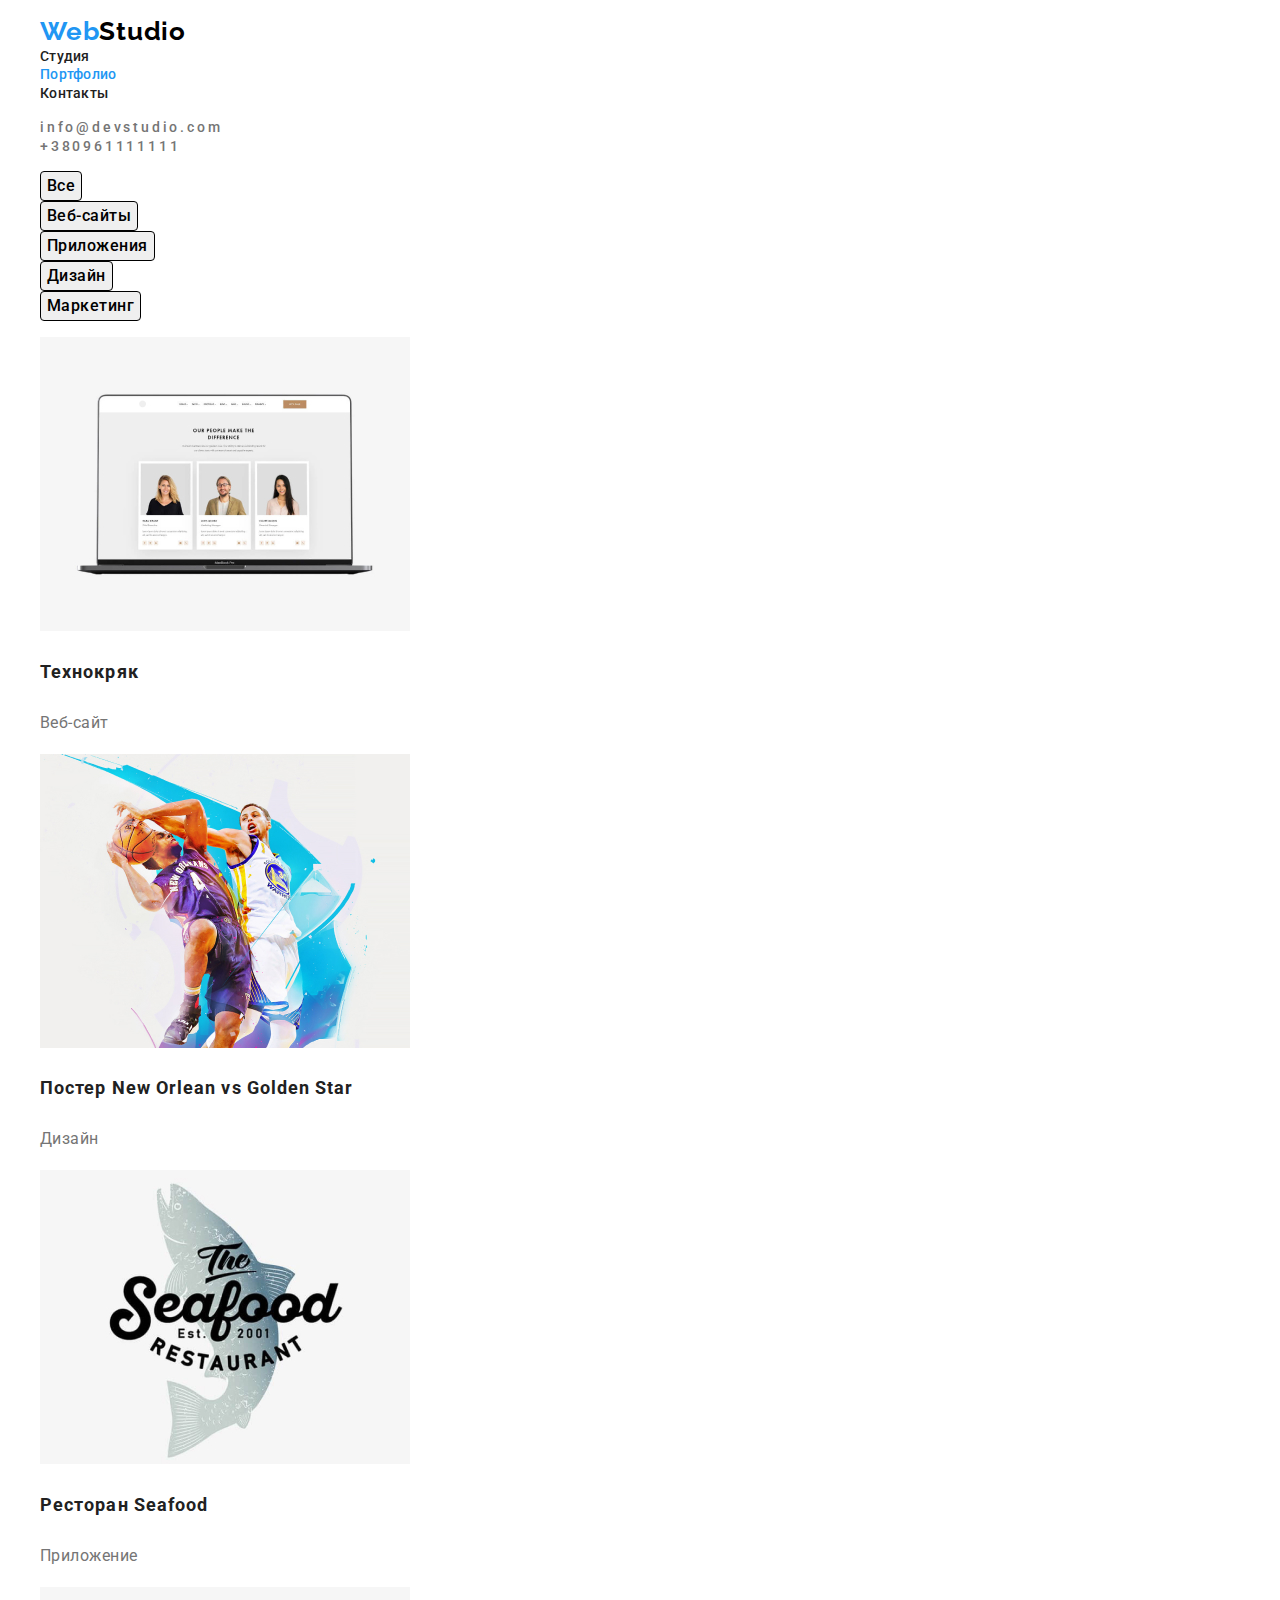
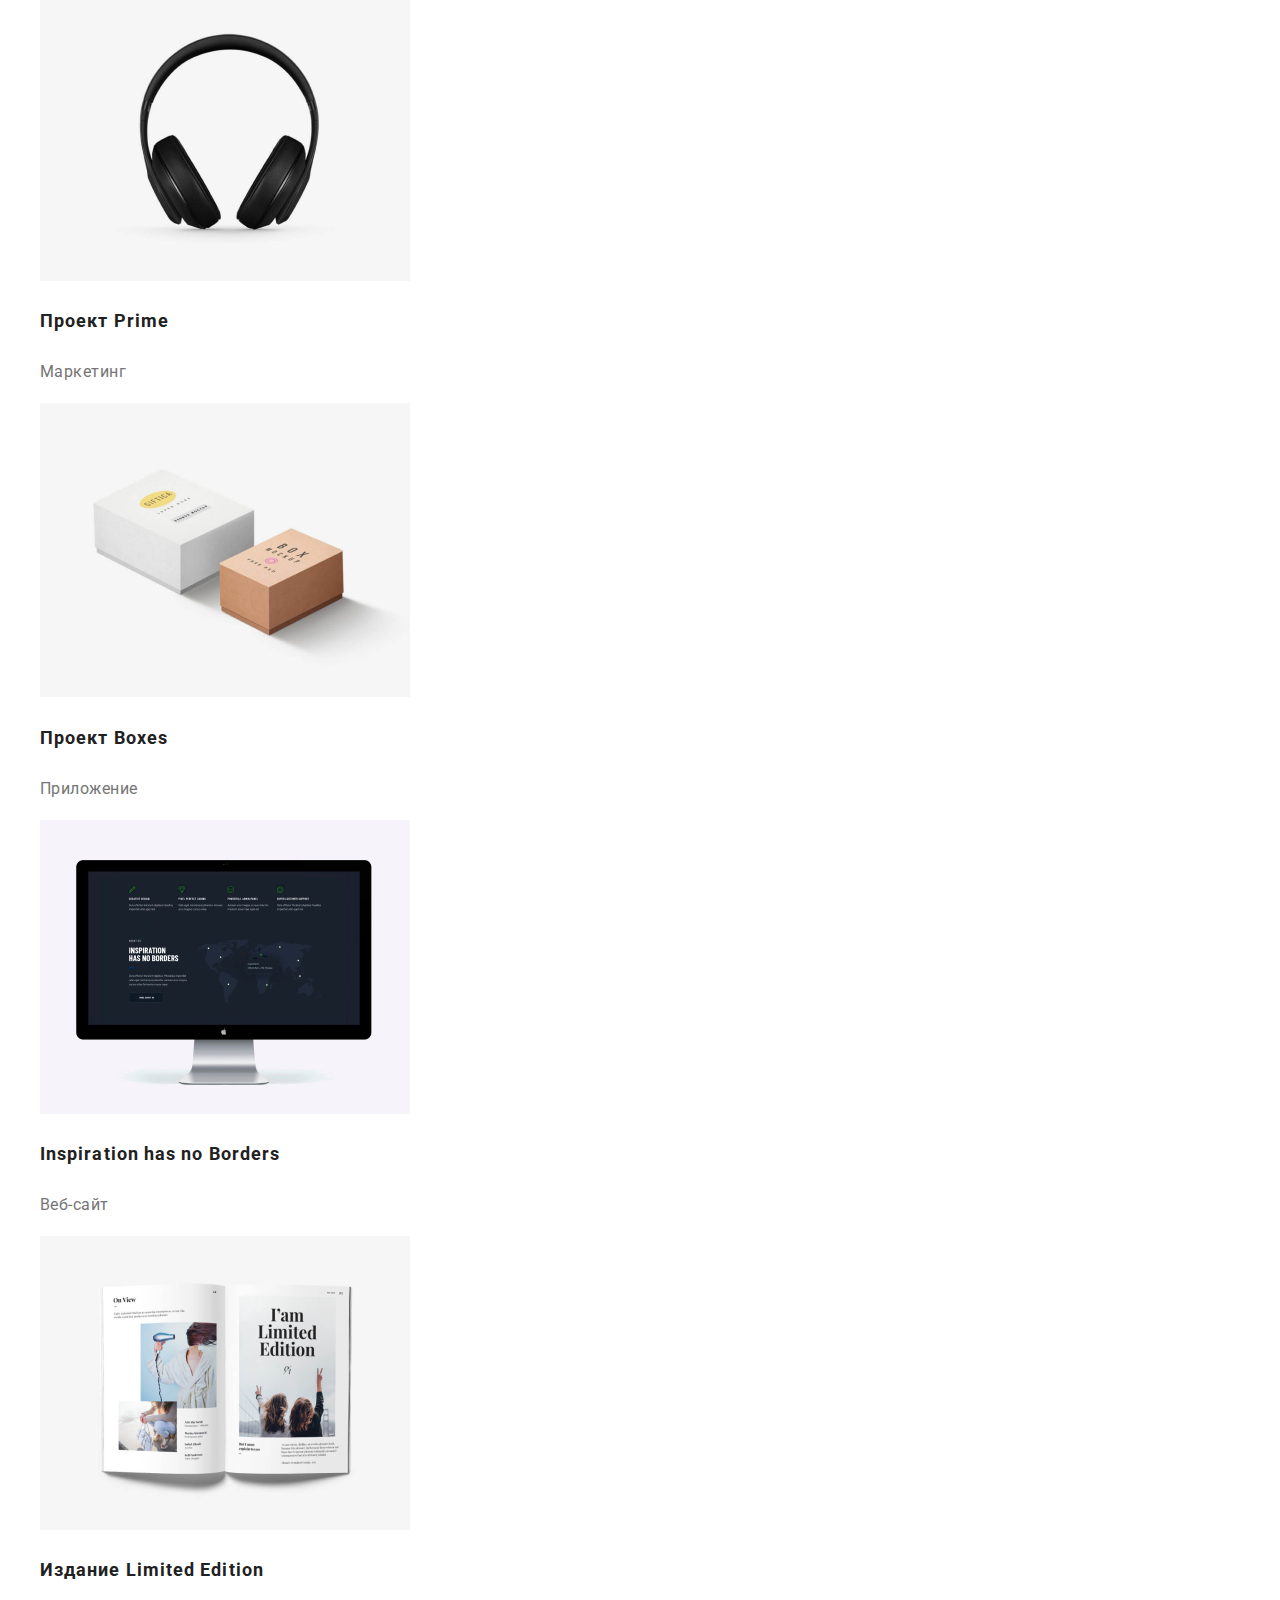
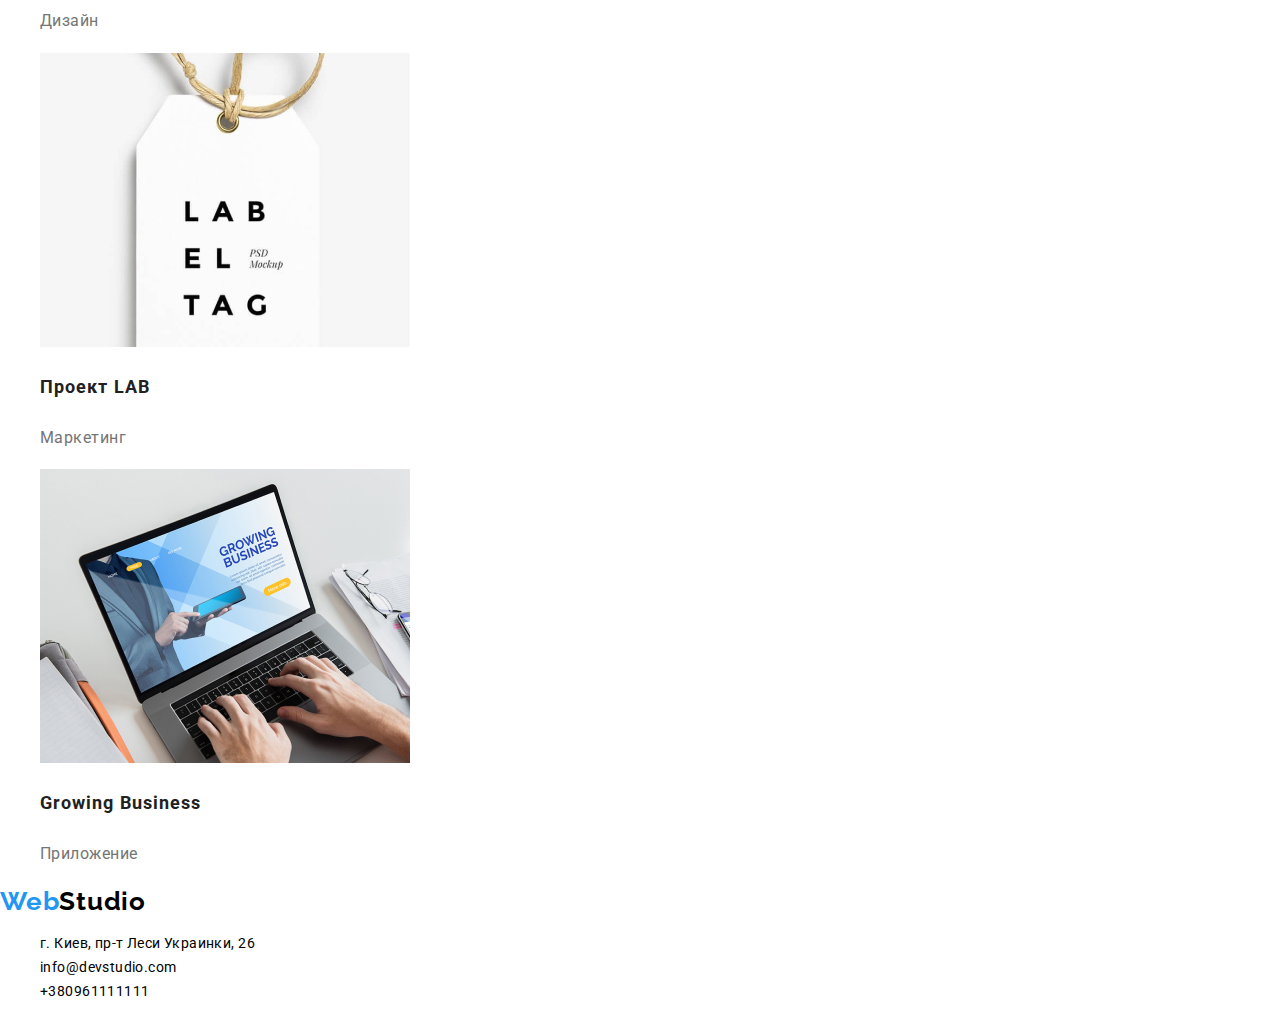
==== portfolio.html @ 48894f7a "hw3-01-copy-previous-HW" ====
<!DOCTYPE html>
<html lang="ru">
<head>
    <meta charset="UTF-8">
    <meta name="viewport" content="width=device-width, initial-scale=1.0">
    <title>Portfolio</title>
    <link href="https://fonts.googleapis.com/css2?family=Raleway:wght@700&family=Roboto:wght@400;500;700;900&display=swap" rel="stylesheet">
    <link rel="stylesheet" href="https://cdnjs.cloudflare.com/ajax/libs/modern-normalize/1.0.0/modern-normalize.css">
    <link rel="stylesheet" href="./css/main.css">
</head>
<body>
    <header class="header">
        <nav class="nav">
            <ul>
                <li class="nav-list list">
                    <a href="./index.html" lang="en" class="nav-list-link link"><span class="logo-web">Web</span><span class="logo-studio">Studio</span></a>
                </li>
                <li class="nav-list list">
                    <a href="./index.html" class="nav-list-link link">Студия</a>
                </li>
                <li class="nav-list list">
                    <a href="./portfolio.html" class="nav-list-link link current">Портфолио</a>
                </li>
                <li class="nav-list list">
                    <a href="" class="nav-list-link link">Контакты</a>
                </li>
            </ul>
        </nav>
        <address class="address">
            <ul>
                <li class="adress-list list">
                    <a href="mailto:info@devstudio.com" class="header-email-link link">info@devstudio.com</a>
                </li>
                <li class="adress-list list">
                    <a href="tel:+380961111111" class="header-tel-link link">+380961111111</a>
                </li>
            </ul>
        </address>
    </header>
    <main>
        <h1 hidden>Портфолио</h1>
        <section>
            <h2 hidden>Фильтр проектов</h2>
            <ul>
                <li class="portfolio-list-button list">
                    <button type="button" class="portfolio-list-button-item">Все</button>
                </li>
                <li class="portfolio-list-button list">
                    <button type="button" class="portfolio-list-button-item">Веб-сайты</button>
                </li>
                <li class="portfolio-list-button list">
                    <button type="button" class="portfolio-list-button-item">Приложения</button>
                </li>
                <li class="portfolio-list-button list">
                    <button type="button" class="portfolio-list-button-item">Дизайн</button>
                </li>
                <li class="portfolio-list-button list">
                    <button type="button" class="portfolio-list-button-item">Маркетинг</button>
                </li>
            </ul>
        </section>
        <section class="portfolio-project">
            <h2 hidden>Фильтр проектов</h2>
            <ul>
                <li class="portfolio-project-list list">
                    <img src="./img/project/project-1.jpg" alt="Проект веб-сайта" width="370" height="294">
                    <h3 class="portfolio-project-title">Технокряк</h3>
                    <p class="portfolio-project-type">Веб-сайт</p>
                </li>
                <li class="portfolio-project-list list">
                    <img src="./img/project/project-2.jpg" alt="Проект дизайна" width="370" height="294">
                    <h3 class="portfolio-project-title">Постер New Orlean vs Golden Star</h3>
                    <p class="portfolio-project-type">Дизайн</p>
                </li>
                <li class="portfolio-project-list list">
                    <img src="./img/project/project-3.jpg" alt="Проект приложения" width="370" height="294">
                    <h3 class="portfolio-project-title">Ресторан Seafood</h3>
                    <p class="portfolio-project-type">Приложение</p>
                </li>
                <li class="portfolio-project-list list">
                    <img src="./img/project/project-4.jpg" alt="Проект маркетинг" width="370" height="294">
                    <h3 class="portfolio-project-title">Проект Prime</h3>
                    <p class="portfolio-project-type">Маркетинг</p>
                </li>
                <li class="portfolio-project-list list">
                    <img src="./img/project/project-5.jpg" alt="Проект приложение" width="370" height="294">
                    <h3 class="portfolio-project-title">Проект Boxes</h3>
                    <p class="portfolio-project-type">Приложение</p>
                </li>
                <li class="portfolio-project-list list">
                    <img src="./img/project/project-6.jpg" alt="Проект веб-сайта" width="370" height="294">
                    <h3 class="portfolio-project-title">Inspiration has no Borders</h3>
                    <p class="portfolio-project-type">Веб-сайт</p>
                </li>
                <li class="portfolio-project-list list">
                    <img src="./img/project/project-7.jpg" alt="Проект дизайна" width="370" height="294">
                    <h3 class="portfolio-project-title">Издание Limited Edition</h3>
                    <p class="portfolio-project-type">Дизайн</p>
                </li>
                <li class="portfolio-project-list list">
                    <img src="./img/project/project-8.jpg" alt="Проект маркетинг" width="370" height="294">
                    <h3 class="portfolio-project-title">Проект LAB</h3>
                    <p class="portfolio-project-type">Маркетинг</p>
                </li>
                <li class="portfolio-project-list list">
                    <img src="./img/project/project-9.jpg" alt="Проект приложения" width="370" height="294">
                    <h3 class="portfolio-project-title">Growing Business</h3>
                    <p class="portfolio-project-type">Приложение</p>
                </li>
            </ul>
        </section>
    </main>
    <footer class="footer">
        <a href="./index.html" lang="en" class="link"><span class="logo-web">Web</span><span class="logo-studio">Studio</span></a>
        <address>
            <ul>
                <li class="footer-list list">
                    <a href="https://goo.gl/maps/NVVWa15Udhnw2VXG6" target="_blank" class="footer-adress-link link">г. Киев, пр-т Леси Украинки, 26</a>
                </li>
                <li class="footer-list list">
                    <a href="mailto:info@devstudio.com" class="footer-email-link link">info@devstudio.com</a>
                </li>
                <li class="footer-list list">
                    <a href="tel:+380961111111" class="footer-tel-link link">+380961111111</a>
                </li>
            </ul>           
        </address>
    </footer>
</body>
---- css/main.css ----
:root {
    --main-font: "Roboto", sans-serif;
    --logo-font: "Raleway", sans-serif;
    --title-theme-color: #212121;
    --text-theme-color: #757575;
    --animation-theme-color: #2196F3;
}

body {
    font-style: normal;
    font-family: var(--main-font);
    color: var(--title-theme-color);
}

button{
    font-family: inherit;
}

.nav-list-link.current {
    color: #2196F3;
}

.list {
    list-style: none;
}
  
.link {
    text-decoration: none;
}

.address {
    font-style: normal;
}

/*  ============ Logo  ============ */
.logo-web {
font-family: var(--logo-font);
font-weight: 700;
font-size: 26px;
line-height: 1.19;
letter-spacing: 0.03em;
color: #2196F3;
}

.logo-studio {
font-family: var(--logo-font);
font-weight: 700;
font-size: 26px;
line-height: 1.19;
letter-spacing: 0.03em;
color: #000000;
}
/*  ============ End Logo  ============ */

/*  ============ HEADER  ============ */

.nav-list-link {
font-family: var(--main-font);
font-weight: 500;
font-size: 14px;
line-height: 1.143;
letter-spacing: 0.02em;
color: var(--title-theme-color);
}

.header-tel-link,
.header-email-link {
  font-weight: 500;
  font-size: 14px;
  line-height: 1.143;
  letter-spacing: 0.2em;
  color: var(--text-theme-color);
}

.nav-list-link:hover,
.nav-list-link:focus,
.header-tel-link:hover,
.header-tel-link:focus, 
.header-email-link:focus,
.header-email-link:hover {
  color: var(--animation-theme-color);
}
/*  ============ END HEADER  ============ */

/*  ============ main section  ============ */
.portfolio-list-button-item {
font-family: var(--main-font);
font-style: normal;
font-weight: 500;
font-size: 16px;
line-height: 1.63;
letter-spacing: 0.03em;
border: 1px solid;
border-radius: 4px
}

.portfolio-list-button-item:hover,
.portfolio-list-button-item:focus {
    font-family: var(--main-font);
    font-weight: 500;
    font-size: 16px;
    line-height: 1.63;
    text-align: center;
    letter-spacing: 0.03em;
    color: #ffffff;
    background-color:#2196F3;
    border: 1px solid #000000;
    border-radius: 4px
}


/*  ============ End main section  ============ */

/*  ============ Benefits  ============ */
.benefits-list-item {
font-family: var(--main-font);
font-weight: 700;
font-size: 14px;
line-height: 1.14;
letter-spacing: 0.03em;
text-transform: uppercase;
color: var(--title-theme-color);
}

.benefits-list-text {
font-family: var(--main-font);
font-weight: 400;
font-size: 14px;
line-height: 1.71;
letter-spacing: 0.03em;
color:var(--text-theme-color);
}
/*  ============ End benefits  ============ */

/*  ============ doing + team  ============ */
.doing-title,
.team-title {
font-family: var(--main-font);
font-weight: 700;
font-size: 36px;
line-height: 1.17;
text-align: center;
letter-spacing: 0.03em;
color: var(--title-theme-color);
}
.team-person {
    font-family: var(--main-font);
    font-weight: 500;
    font-size: 16px;
    line-height: 1.19;
    letter-spacing: 0.03em;
    color: var(--title-theme-color);
}

.team-role {
font-family: var(--main-font);;
font-weight: 400;
font-size: 16px;
line-height: 1.19;
letter-spacing: 0.03em;
color: var(--text-theme-color);
}
/*  ============ End doing + team  ============ */

/*  ============ footer  ============ */
.footer-tel-link,
.footer-email-link,
.footer-adress-link {
font-family: var(--main-font);
font-style: normal;
font-weight: 400;
font-size: 14px;
line-height: 1.71;
letter-spacing: 0.03em;
color: black;
/* color: rgba(255, 255, 255, 0.6); */
}

/* .footer-tel-link,
.footer-email-link {
color: rgba(255, 255, 255, 0.6);
}

.footer-adress-link {
     color: #FFFFFF; 
} */
/*  ============ End footer  ============ */

/*  ============ portfolio button  ============ */
.portfolio-list-button {
    font-family: var(--main-font);
    font-weight: 500;
    font-size: 16px;
    line-height: 1.63;
    letter-spacing: 0.03em;
    color: var(--title-theme-color);
    
}

.portfolio-list-button:hover,
.portfolio-list-button:focus {
font-family: var(--main-font);
font-weight: 500;
font-size: 16px;
line-height: 1.63;
letter-spacing: 0.03em; 
/* color: #FFFFFF; */
}
/*  ============ End portfolio button  ============ */

/*  ============ portfolio-project  ============ */
.portfolio-project-title {
    font-family: var(--main-font);
    font-weight: 700;
    font-size: 18px;
    line-height: 2;
    letter-spacing: 0.06em;
    color: var(--title-theme-color);    
}

.portfolio-project-type {
font-family: var(--main-font);
font-weight: 400;
font-size: 16px;
line-height: 1.88;
letter-spacing: 0.03em;
color: var(--text-theme-color);
}

/*  ============ End portfolio-project  ============ */
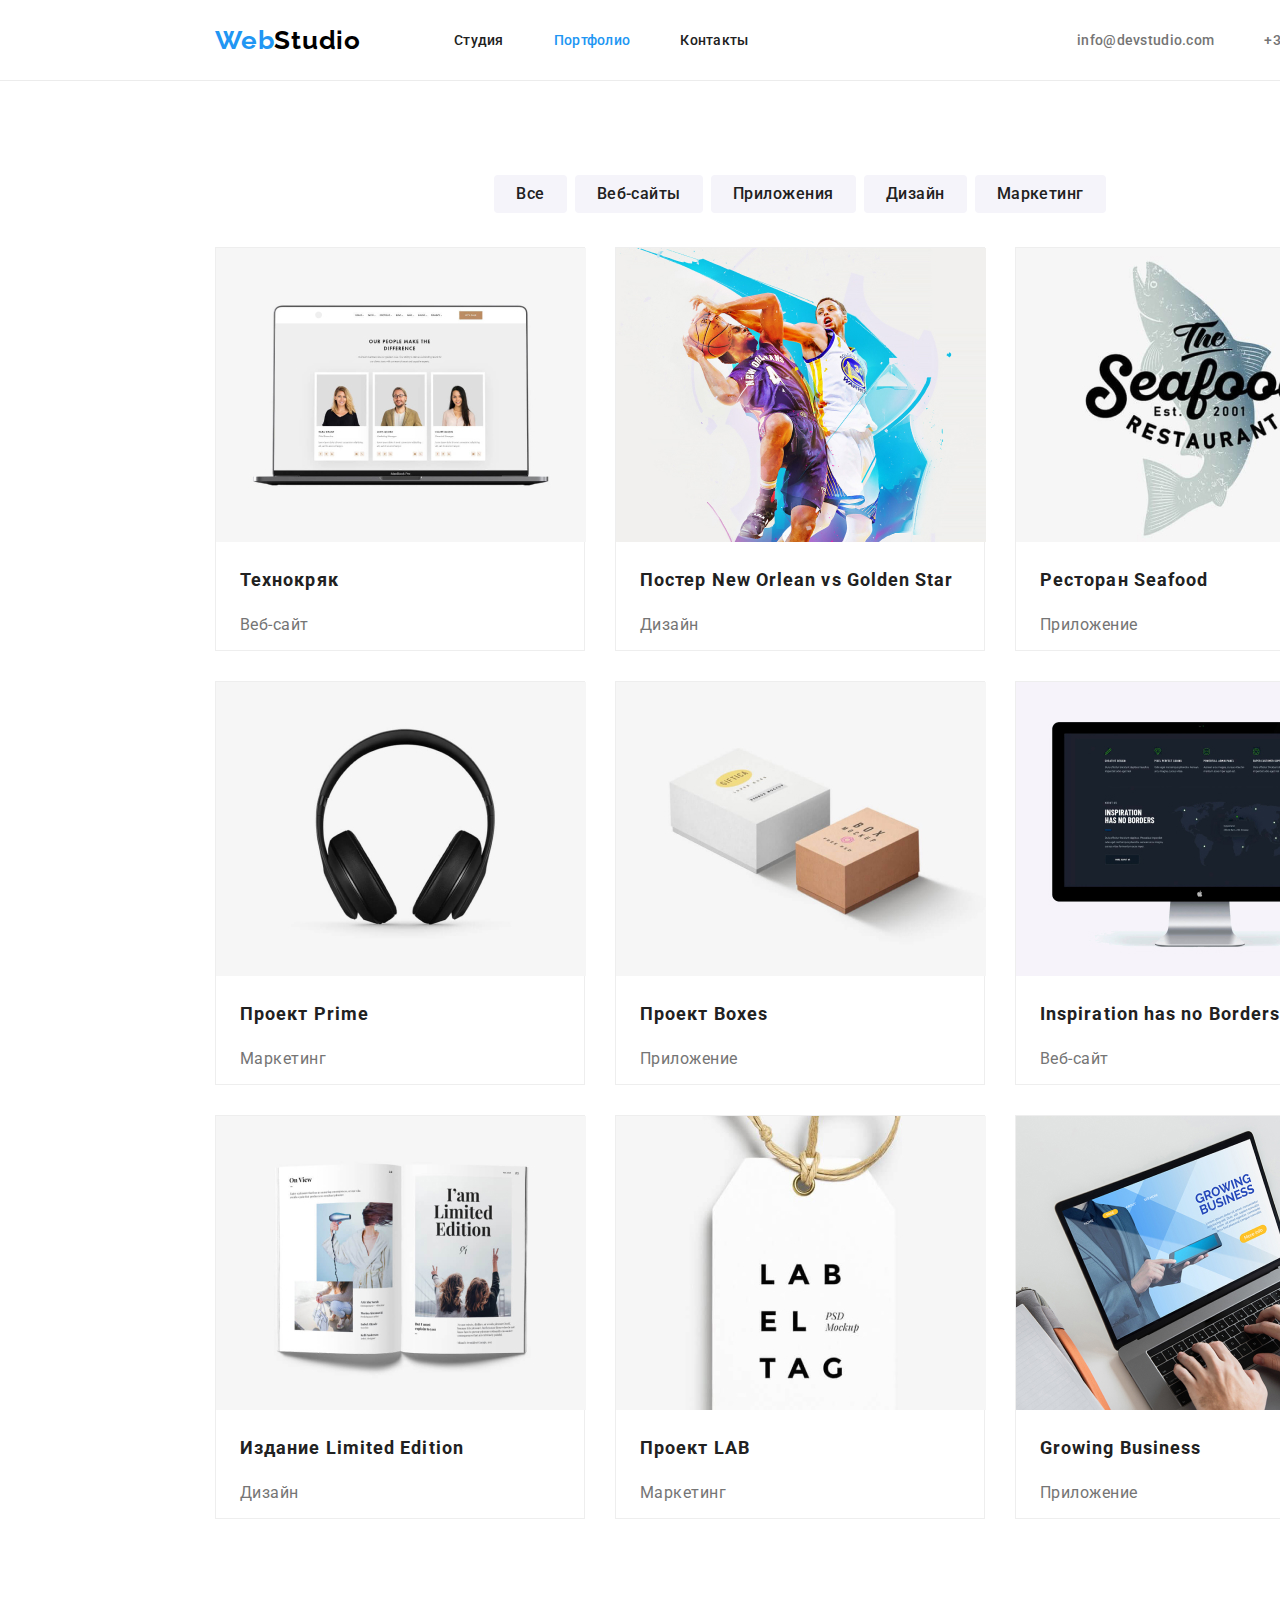
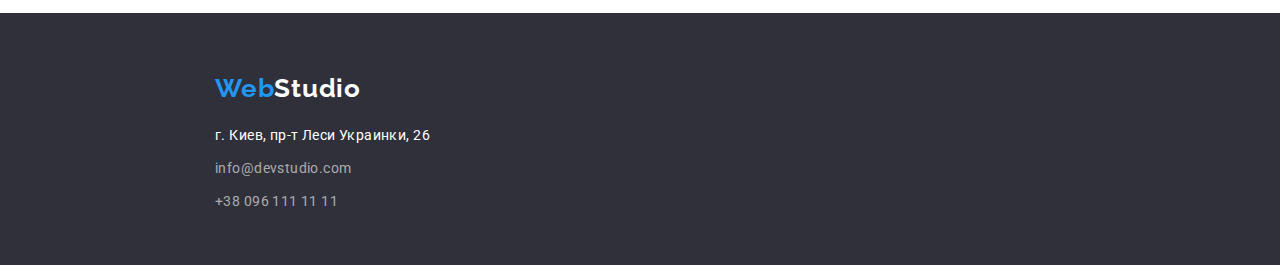
==== commit eb468bdf: "hw3-03" ====
--- a/portfolio.html
+++ b/portfolio.html
@@ -9,59 +9,67 @@
     <link rel="stylesheet" href="./css/main.css">
 </head>
 <body>
-    <header class="header">
-        <nav class="nav">
-            <ul>
-                <li class="nav-list list">
-                    <a href="./index.html" lang="en" class="nav-list-link link"><span class="logo-web">Web</span><span class="logo-studio">Studio</span></a>
-                </li>
-                <li class="nav-list list">
-                    <a href="./index.html" class="nav-list-link link">Студия</a>
-                </li>
-                <li class="nav-list list">
-                    <a href="./portfolio.html" class="nav-list-link link current">Портфолио</a>
-                </li>
-                <li class="nav-list list">
-                    <a href="" class="nav-list-link link">Контакты</a>
-                </li>
+    <header class="header portfolio">
+        <div class="container">
+          <nav class="navigation">
+            <ul class="nav">
+              <li class="nav-list list">
+                <a href="./index.html" lang="en" class="link">
+                  <span class="logo-web-header">Web</span><span class="logo-studio-header">Studio</span></a>
+              </li>
+              <li class="nav-list list">
+                <a href="./index.html" class="nav-list-link link">Студия</a>
+              </li>
+              <li class="nav-list list">
+                <a href="./portfolio.html" class="nav-list-link link current">Портфолио</a>
+              </li>
+              <li class="nav-list list">
+                <a href="" class="nav-list-link link">Контакты</a>
+              </li>
             </ul>
-        </nav>
-        <address class="address">
-            <ul>
-                <li class="adress-list list">
-                    <a href="mailto:info@devstudio.com" class="header-email-link link">info@devstudio.com</a>
-                </li>
-                <li class="adress-list list">
-                    <a href="tel:+380961111111" class="header-tel-link link">+380961111111</a>
-                </li>
+          </nav>
+          <address class="address">
+            <ul class="address-nav">
+              <li class="adress-list list">
+                <a href="mailto:info@devstudio.com" class="header-email-link link"
+                  >info@devstudio.com</a>
+              </li>
+              <li class="adress-list list">
+                <a href="tel:+380961111111" class="header-tel-link link"
+                  >+38 096 111 11 11</a>
+              </li>
             </ul>
-        </address>
-    </header>
+          </address>
+        </div>
+      </header>
     <main>
         <h1 hidden>Портфолио</h1>
         <section>
-            <h2 hidden>Фильтр проектов</h2>
-            <ul>
-                <li class="portfolio-list-button list">
-                    <button type="button" class="portfolio-list-button-item">Все</button>
-                </li>
-                <li class="portfolio-list-button list">
-                    <button type="button" class="portfolio-list-button-item">Веб-сайты</button>
-                </li>
-                <li class="portfolio-list-button list">
-                    <button type="button" class="portfolio-list-button-item">Приложения</button>
-                </li>
-                <li class="portfolio-list-button list">
-                    <button type="button" class="portfolio-list-button-item">Дизайн</button>
-                </li>
-                <li class="portfolio-list-button list">
-                    <button type="button" class="portfolio-list-button-item">Маркетинг</button>
-                </li>
-            </ul>
+            <div class="container">
+                <h2 hidden>Фильтр проектов</h2>
+                <ul class="portfolio-group">
+                    <li class="portfolio-list-button list">
+                        <button type="button" class="portfolio-list-button-item">Все</button>
+                    </li>
+                    <li class="portfolio-list-button list">
+                        <button type="button" class="portfolio-list-button-item">Веб-сайты</button>
+                    </li>
+                    <li class="portfolio-list-button list">
+                        <button type="button" class="portfolio-list-button-item">Приложения</button>
+                    </li>
+                    <li class="portfolio-list-button list">
+                        <button type="button" class="portfolio-list-button-item">Дизайн</button>
+                    </li>
+                    <li class="portfolio-list-button list">
+                        <button type="button" class="portfolio-list-button-item">Маркетинг</button>
+                    </li>
+                </ul>
+            </div>
         </section>
         <section class="portfolio-project">
+          <div class="container">
             <h2 hidden>Фильтр проектов</h2>
-            <ul>
+            <ul class="portfolio-project-group">
                 <li class="portfolio-project-list list">
                     <img src="./img/project/project-1.jpg" alt="Проект веб-сайта" width="370" height="294">
                     <h3 class="portfolio-project-title">Технокряк</h3>
@@ -108,23 +116,33 @@
                     <p class="portfolio-project-type">Приложение</p>
                 </li>
             </ul>
+          </div>
         </section>
     </main>
     <footer class="footer">
-        <a href="./index.html" lang="en" class="link"><span class="logo-web">Web</span><span class="logo-studio">Studio</span></a>
+        <div class="container">
+          <a href="./index.html" lang="en" class="link"
+          ><span class="logo-web">Web</span
+          ><span class="logo-studio">Studio</span></a>
         <address>
-            <ul>
-                <li class="footer-list list">
-                    <a href="https://goo.gl/maps/NVVWa15Udhnw2VXG6" target="_blank" class="footer-adress-link link">г. Киев, пр-т Леси Украинки, 26</a>
-                </li>
-                <li class="footer-list list">
-                    <a href="mailto:info@devstudio.com" class="footer-email-link link">info@devstudio.com</a>
-                </li>
-                <li class="footer-list list">
-                    <a href="tel:+380961111111" class="footer-tel-link link">+380961111111</a>
-                </li>
-            </ul>           
+          <ul>
+            <li class="footer-list list">
+              <a
+                href="https://goo.gl/maps/NVVWa15Udhnw2VXG6"
+                target="_blank"
+                class="footer-adress-link link"
+                >г. Киев, пр-т Леси Украинки, 26</a>
+            </li>
+            <li class="footer-list list">
+              <a href="mailto:info@devstudio.com" class="footer-email-link link"
+                >info@devstudio.com</a>
+            </li>
+            <li class="footer-list list">
+              <a href="tel:+380961111111" class="footer-tel-link link">+38 096 111 11 11</a>
+            </li>
+          </ul>
         </address>
-    </footer>
+        </div>
+      </footer>
 </body>
    --- a/css/main.css
+++ b/css/main.css
@@ -1,66 +1,121 @@
 :root {
-    --main-font: "Roboto", sans-serif;
-    --logo-font: "Raleway", sans-serif;
-    --title-theme-color: #212121;
-    --text-theme-color: #757575;
-    --animation-theme-color: #2196F3;
+  --main-font: "Roboto", sans-serif;
+  --logo-font: "Raleway", sans-serif;
+  --title-theme-color: #212121;
+  --text-theme-color: #757575;
+  --animation-theme-color: #2196f3;
+}
+
+*,
+*::before,
+*::after {
+  margin: 0;
+  padding: 0;
 }
 
 body {
-    font-style: normal;
-    font-family: var(--main-font);
-    color: var(--title-theme-color);
-}
-
-button{
-    font-family: inherit;
+  font-style: normal;
+  font-family: var(--main-font);
+  color: var(--title-theme-color);
+  /* width: 1622px;
+  height: 2349px; */
+  background: #ffffff;
+}
+
+img {
+  display: block;
+}
+
+.container {
+  width: 1600px;
+  margin: 0 auto;
+}
+
+
+button {
+  font-family: inherit;
 }
 
 .nav-list-link.current {
-    color: #2196F3;
+  color: #2196f3;
 }
 
 .list {
-    list-style: none;
-}
-  
+  list-style: none;
+}
+
 .link {
-    text-decoration: none;
+  text-decoration: none;
 }
 
 .address {
-    font-style: normal;
+  font-style: normal;
 }
 
 /*  ============ Logo  ============ */
-.logo-web {
-font-family: var(--logo-font);
-font-weight: 700;
-font-size: 26px;
-line-height: 1.19;
-letter-spacing: 0.03em;
-color: #2196F3;
-}
-
-.logo-studio {
-font-family: var(--logo-font);
-font-weight: 700;
-font-size: 26px;
-line-height: 1.19;
-letter-spacing: 0.03em;
-color: #000000;
+.logo-web-header {
+  font-family: var(--logo-font);
+  font-weight: 700;
+  font-size: 26px;
+  line-height: 1.19;
+  letter-spacing: 0.03em;
+  color: #2196f3;
+}
+
+.logo-studio-header {
+  font-family: var(--logo-font);
+  font-weight: 700;
+  font-size: 26px;
+  line-height: 1.19;
+  letter-spacing: 0.03em;
+  color: #000000;
 }
 /*  ============ End Logo  ============ */
 
 /*  ============ HEADER  ============ */
 
+.header .container {
+  display: flex;
+  align-items: center;
+  height: 80px;
+  padding: 0 215px;
+  justify-content: space-between;
+}
+
+.header  {
+  border-bottom: 1px solid rgba(236, 236, 236, 1);
+}
+
+.navigation .nav {
+  display: flex;
+  align-items: center;
+}
+
+.address .address-nav {
+  display: flex;
+  align-items: center;
+}
+
+.nav-list:first-child {
+  margin-right: 93px;
+}
+
+.nav-list:nth-child(1n + 2) {
+  margin-right: 50px;
+}
+
+
+.adress-list:not(:last-child) {
+  margin-right: 50px;
+}
+
 .nav-list-link {
-font-family: var(--main-font);
-font-weight: 500;
-font-size: 14px;
-line-height: 1.143;
-letter-spacing: 0.02em;
-color: var(--title-theme-color);
+  font-family: var(--main-font);
+  font-weight: 500;
+  font-size: 14px;
+  line-height: 1.143;
+  letter-spacing: 0.02em;
+  color: var(--title-theme-color);
 }
 
 .header-tel-link,
@@ -68,163 +123,318 @@
   font-weight: 500;
   font-size: 14px;
   line-height: 1.143;
-  letter-spacing: 0.2em;
+  letter-spacing: 0.02em;
   color: var(--text-theme-color);
 }
 
 .nav-list-link:hover,
 .nav-list-link:focus,
 .header-tel-link:hover,
-.header-tel-link:focus, 
+.header-tel-link:focus,
 .header-email-link:focus,
 .header-email-link:hover {
-  color: var(--animation-theme-color);
+color: var(--animation-theme-color);
 }
 /*  ============ END HEADER  ============ */
 
 /*  ============ main section  ============ */
-.portfolio-list-button-item {
-font-family: var(--main-font);
-font-style: normal;
-font-weight: 500;
-font-size: 16px;
-line-height: 1.63;
-letter-spacing: 0.03em;
-border: 1px solid;
-border-radius: 4px
-}
-
-.portfolio-list-button-item:hover,
-.portfolio-list-button-item:focus {
+
+.container .main-title {
+    height: 600px;
+    background-color: rgba(47, 48, 58, 100);
+    width: 1600px;
+    text-align: center;
+  }
+
+.main-section-title {
+  font-family: var(--main-font);
+    font-weight: 900;
+    font-size: 44px;
+    line-height: 1.36;
+    letter-spacing: 0.06em;
+    color: #FFFFFF;
+    padding-top: 200px;
+    padding-bottom: 30px;
+}
+
+.main-section-button {
+    display: inline-block;
+    height: 50px;
+    padding: 0 32px;
+    
+    letter-spacing: 0.06em;
     font-family: var(--main-font);
-    font-weight: 500;
+    background-color: var(--animation-theme-color);
+    font-weight: 700;
     font-size: 16px;
-    line-height: 1.63;
-    text-align: center;
-    letter-spacing: 0.03em;
-    color: #ffffff;
-    background-color:#2196F3;
-    border: 1px solid #000000;
-    border-radius: 4px
-}
-
+    line-height: 2.25;
+    color: #FFFFFF;
+    border-radius: 4px;
+    border: none;
+}
 
 /*  ============ End main section  ============ */
 
 /*  ============ Benefits  ============ */
+
+/* .benefits .container {
+  margin: 94px 215px 94px;
+  width: 1170px;
+  height: 101px;
+} */
+
+.benefits-title-group {
+  display: flex;
+  margin: 94px 215px 94px;
+  width: 1170px;
+  height: 101px;
+  justify-content: space-between;
+}
+
+.benefits-list {
+  width: 270px;
+}
+
+.benefits-list:not(:last-child) {
+  margin-right: 30px;
+}
+
 .benefits-list-item {
-font-family: var(--main-font);
-font-weight: 700;
-font-size: 14px;
-line-height: 1.14;
-letter-spacing: 0.03em;
-text-transform: uppercase;
-color: var(--title-theme-color);
+  font-family: var(--main-font);
+  font-weight: 700;
+  font-size: 14px;
+  line-height: 1.14;
+  letter-spacing: 0.03em;
+  text-transform: uppercase;
+  color: var(--title-theme-color);
+  margin-bottom: 10px;
 }
 
 .benefits-list-text {
-font-family: var(--main-font);
-font-weight: 400;
-font-size: 14px;
-line-height: 1.71;
-letter-spacing: 0.03em;
-color:var(--text-theme-color);
+  font-family: var(--main-font);
+  font-weight: 400;
+  font-size: 14px;
+  line-height: 1.71;
+  letter-spacing: 0.03em;
+  color: var(--text-theme-color);
 }
 /*  ============ End benefits  ============ */
 
 /*  ============ doing + team  ============ */
+
+.doing-title {
+  margin-bottom: 50px;
+}
+
+.doing-item {
+  display: flex;
+  justify-content: space-between;
+  margin: 0 215px 94px;
+  width: 1170px;
+  height: 386 px;
+}
+
 .doing-title,
 .team-title {
-font-family: var(--main-font);
-font-weight: 700;
-font-size: 36px;
-line-height: 1.17;
-text-align: center;
-letter-spacing: 0.03em;
-color: var(--title-theme-color);
+  font-family: var(--main-font);
+  font-weight: 700;
+  font-size: 36px;
+  line-height: 1.17;
+  text-align: center;
+  letter-spacing: 0.03em;
+  color: var(--title-theme-color);
 }
 .team-person {
-    font-family: var(--main-font);
-    font-weight: 500;
-    font-size: 16px;
-    line-height: 1.19;
-    letter-spacing: 0.03em;
-    color: var(--title-theme-color);
+  font-family: var(--main-font);
+  font-weight: 500;
+  font-size: 16px;
+  line-height: 1.19;
+  letter-spacing: 0.03em;
+  color: var(--title-theme-color);
+  text-align: center;
+  padding: 30px 0 10px;
 }
 
 .team-role {
-font-family: var(--main-font);;
-font-weight: 400;
-font-size: 16px;
-line-height: 1.19;
-letter-spacing: 0.03em;
-color: var(--text-theme-color);
-}
+  font-family: var(--main-font);
+  font-weight: 400;
+  font-size: 16px;
+  line-height: 1.19;
+  letter-spacing: 0.03em;
+  color: var(--text-theme-color);
+  text-align: center;
+  padding-bottom: 30px;
+}
+
+.container .team {
+  height: 648px;
+  background-color: #F5F4FA;
+}
+
+.team-group {
+  display: flex;
+  justify-content: space-between;
+  margin: 0 215px 94px;
+
+}
+
+.team .container {
+  background-color: #F5F4FA;
+  height: 648px;
+}
+
+.team-list {
+  background-color: white;
+}
+
+.team-title {
+  margin-bottom: 50px;
+  padding-top: 94px;
+}
+
 /*  ============ End doing + team  ============ */
 
 /*  ============ footer  ============ */
 .footer-tel-link,
 .footer-email-link,
 .footer-adress-link {
-font-family: var(--main-font);
-font-style: normal;
-font-weight: 400;
-font-size: 14px;
-line-height: 1.71;
-letter-spacing: 0.03em;
-color: black;
-/* color: rgba(255, 255, 255, 0.6); */
-}
-
-/* .footer-tel-link,
-.footer-email-link {
-color: rgba(255, 255, 255, 0.6);
+  font-family: var(--main-font);
+  font-style: normal;
+  font-weight: 400;
+  font-size: 14px;
+  line-height: 1.71;
+  letter-spacing: 0.03em;
+}
+
+.footer .container {
+  background-color: #2F303A;
+  height: 252px;
+  padding-left: 215px;
+  padding-top: 60px;
+}
+
+.footer-list:first-child {
+  margin-top: 20px;
+}
+
+.footer-list:not(:last-child) {
+  margin-bottom: 9px;
 }
 
 .footer-adress-link {
-     color: #FFFFFF; 
-} */
+  color: white;
+}
+
+.footer-email-link,
+.footer-tel-link {
+  color:rgba(255, 255, 255, 0.6);
+}
+
+.container .logo-web {
+  font-family: var(--logo-font);
+  font-weight: 700;
+  font-size: 26px;
+  line-height: 1.19;
+  letter-spacing: 0.03em;
+  color: #2196f3;
+}
+
+.container .logo-studio {
+  font-family: var(--logo-font);
+  font-weight: 700;
+  font-size: 26px;
+  line-height: 1.19;
+  letter-spacing: 0.03em;
+  color: white;
+}
+
 /*  ============ End footer  ============ */
 
 /*  ============ portfolio button  ============ */
-.portfolio-list-button {
-    font-family: var(--main-font);
-    font-weight: 500;
-    font-size: 16px;
-    line-height: 1.63;
-    letter-spacing: 0.03em;
-    color: var(--title-theme-color);
-    
-}
-
-.portfolio-list-button:hover,
-.portfolio-list-button:focus {
-font-family: var(--main-font);
-font-weight: 500;
-font-size: 16px;
-line-height: 1.63;
-letter-spacing: 0.03em; 
-/* color: #FFFFFF; */
-}
+.portfolio-list-button-item {
+  font-family: var(--main-font);
+  font-weight: 500;
+  font-size: 16px;
+  line-height: 1.63;
+  letter-spacing: 0.03em;
+  color: var(--title-theme-color);
+  background-color: #F5F4FA;
+  border-radius: 4px;
+  padding: 6px 22px 6px;
+  border: none;
+}
+
+.portfolio-list-button-item:hover,
+.portfolio-list-button-item:focus {
+  background-color: #2196F3;
+  color: #FFFFFF; 
+  border: none;
+  border-style: none;
+  outline: none;
+}
+
+.portfolio-group {
+  display: flex;
+  justify-content: center;
+  margin-top: 94px;
+  margin-bottom: 34px;
+}
+
+.portfolio-list-button:not(:last-child) {
+  margin-right: 8px;
+}
+
 /*  ============ End portfolio button  ============ */
 
 /*  ============ portfolio-project  ============ */
+
+.portfolio-project-group {
+  display: flex;
+  flex-wrap: wrap;
+  justify-content: center;
+  padding: 0 215px;
+}
+
+.portfolio-project-list:not(:nth-child(3n + 3)) {
+  margin-right: 30px;
+}
+
+.portfolio-project-list:not(:nth-last-child(-n + 3)) {
+  margin-bottom: 30px;
+}
+
+.portfolio-project-list:nth-last-child(-n + 3) {
+  margin-bottom: 94px;
+}
+
+.portfolio-project-list {
+  height: 404px;
+  width: 370px;
+  border: 1px solid rgba(238, 238, 238, 1);
+}
+
 .portfolio-project-title {
-    font-family: var(--main-font);
-    font-weight: 700;
-    font-size: 18px;
-    line-height: 2;
-    letter-spacing: 0.06em;
-    color: var(--title-theme-color);    
+  font-family: var(--main-font);
+  font-weight: 700;
+  font-size: 18px;
+  line-height: 2;
+  letter-spacing: 0.06em;
+  color: var(--title-theme-color);
+
+  margin-top: 20px;
+  margin-left: 24px;
 }
 
 .portfolio-project-type {
-font-family: var(--main-font);
-font-weight: 400;
-font-size: 16px;
-line-height: 1.88;
-letter-spacing: 0.03em;
-color: var(--text-theme-color);
-}
-
-/*  ============ End portfolio-project  ============ */+  font-family: var(--main-font);
+  font-weight: 400;
+  font-size: 16px;
+  line-height: 1.88;
+  letter-spacing: 0.03em;
+  color: var(--text-theme-color);
+
+  margin-top: 12px;
+  margin-left: 24px;
+}
+
+/*  ============ End portfolio-project  ============ */
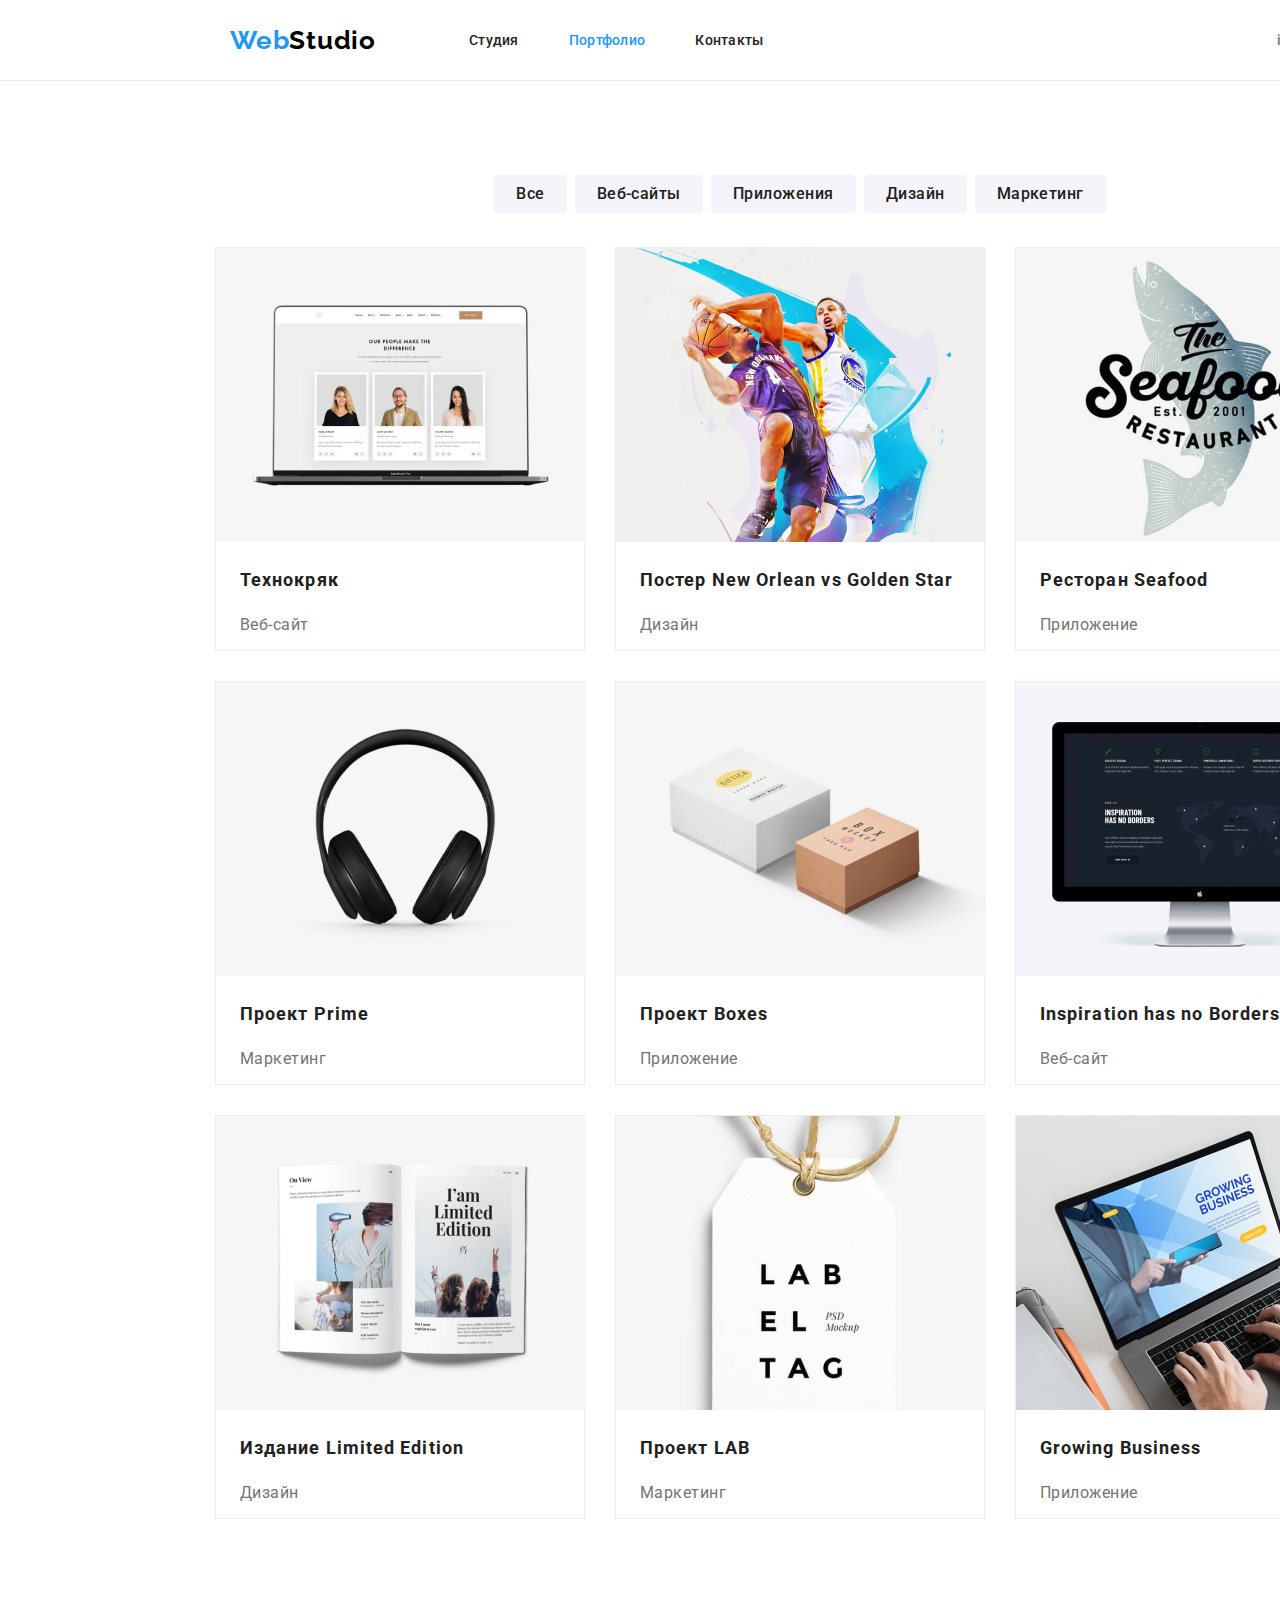
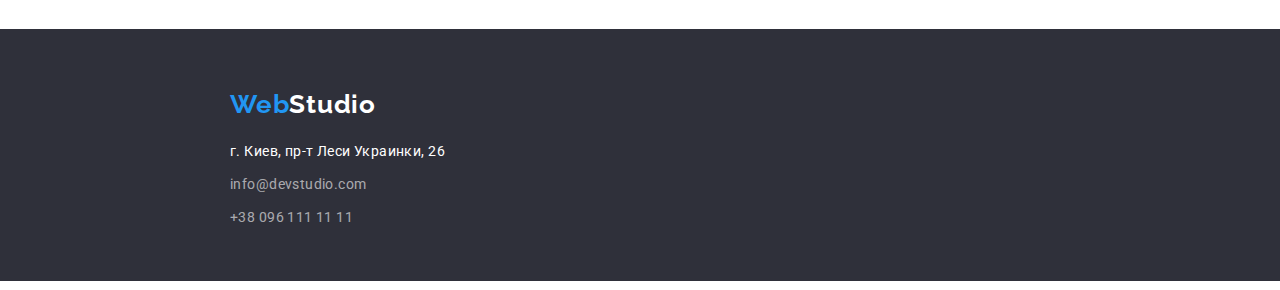
==== commit e142670d: "hw3-04" ====
--- a/portfolio.html
+++ b/portfolio.html
@@ -43,106 +43,105 @@
         </div>
       </header>
     <main>
-        <h1 hidden>Портфолио</h1>
-        <section>
-            <div class="container">
-                <h2 hidden>Фильтр проектов</h2>
-                <ul class="portfolio-group">
-                    <li class="portfolio-list-button list">
-                        <button type="button" class="portfolio-list-button-item">Все</button>
-                    </li>
-                    <li class="portfolio-list-button list">
-                        <button type="button" class="portfolio-list-button-item">Веб-сайты</button>
-                    </li>
-                    <li class="portfolio-list-button list">
-                        <button type="button" class="portfolio-list-button-item">Приложения</button>
-                    </li>
-                    <li class="portfolio-list-button list">
-                        <button type="button" class="portfolio-list-button-item">Дизайн</button>
-                    </li>
-                    <li class="portfolio-list-button list">
-                        <button type="button" class="portfolio-list-button-item">Маркетинг</button>
-                    </li>
-                </ul>
-            </div>
-        </section>
-        <section class="portfolio-project">
-          <div class="container">
+      <section class="portfolio-project">
+        <div class="container">
+          <div class="portfolio-container">
+            <h1 hidden>Портфолио</h1>
             <h2 hidden>Фильтр проектов</h2>
+            <ul class="portfolio-group">
+              <li class="portfolio-list-button list">
+                <button type="button" class="portfolio-list-button-item">Все</button>
+              </li>
+              <li class="portfolio-list-button list">
+                <button type="button" class="portfolio-list-button-item">Веб-сайты</button>
+              </li>
+              <li class="portfolio-list-button list">
+                <button type="button" class="portfolio-list-button-item">Приложения</button>
+              </li>
+              <li class="portfolio-list-button list">
+                <button type="button" class="portfolio-list-button-item">Дизайн</button>
+              </li>
+              <li class="portfolio-list-button list">
+                <button type="button" class="portfolio-list-button-item">Маркетинг</button>
+              </li>
+            </ul>
             <ul class="portfolio-project-group">
-                <li class="portfolio-project-list list">
-                    <img src="./img/project/project-1.jpg" alt="Проект веб-сайта" width="370" height="294">
-                    <h3 class="portfolio-project-title">Технокряк</h3>
-                    <p class="portfolio-project-type">Веб-сайт</p>
-                </li>
-                <li class="portfolio-project-list list">
-                    <img src="./img/project/project-2.jpg" alt="Проект дизайна" width="370" height="294">
-                    <h3 class="portfolio-project-title">Постер New Orlean vs Golden Star</h3>
-                    <p class="portfolio-project-type">Дизайн</p>
-                </li>
-                <li class="portfolio-project-list list">
-                    <img src="./img/project/project-3.jpg" alt="Проект приложения" width="370" height="294">
-                    <h3 class="portfolio-project-title">Ресторан Seafood</h3>
-                    <p class="portfolio-project-type">Приложение</p>
-                </li>
-                <li class="portfolio-project-list list">
-                    <img src="./img/project/project-4.jpg" alt="Проект маркетинг" width="370" height="294">
-                    <h3 class="portfolio-project-title">Проект Prime</h3>
-                    <p class="portfolio-project-type">Маркетинг</p>
-                </li>
-                <li class="portfolio-project-list list">
-                    <img src="./img/project/project-5.jpg" alt="Проект приложение" width="370" height="294">
-                    <h3 class="portfolio-project-title">Проект Boxes</h3>
-                    <p class="portfolio-project-type">Приложение</p>
-                </li>
-                <li class="portfolio-project-list list">
-                    <img src="./img/project/project-6.jpg" alt="Проект веб-сайта" width="370" height="294">
-                    <h3 class="portfolio-project-title">Inspiration has no Borders</h3>
-                    <p class="portfolio-project-type">Веб-сайт</p>
-                </li>
-                <li class="portfolio-project-list list">
-                    <img src="./img/project/project-7.jpg" alt="Проект дизайна" width="370" height="294">
-                    <h3 class="portfolio-project-title">Издание Limited Edition</h3>
-                    <p class="portfolio-project-type">Дизайн</p>
-                </li>
-                <li class="portfolio-project-list list">
-                    <img src="./img/project/project-8.jpg" alt="Проект маркетинг" width="370" height="294">
-                    <h3 class="portfolio-project-title">Проект LAB</h3>
-                    <p class="portfolio-project-type">Маркетинг</p>
-                </li>
-                <li class="portfolio-project-list list">
-                    <img src="./img/project/project-9.jpg" alt="Проект приложения" width="370" height="294">
-                    <h3 class="portfolio-project-title">Growing Business</h3>
-                    <p class="portfolio-project-type">Приложение</p>
-                </li>
-            </ul>
+              <li class="portfolio-project-list list">
+                  <img src="./img/project/project-1.jpg" alt="Проект веб-сайта" width="370" height="294">
+                  <h3 class="portfolio-project-title">Технокряк</h3>
+                  <p class="portfolio-project-type">Веб-сайт</p>
+              </li>
+              <li class="portfolio-project-list list">
+                  <img src="./img/project/project-2.jpg" alt="Проект дизайна" width="370" height="294">
+                  <h3 class="portfolio-project-title">Постер New Orlean vs Golden Star</h3>
+                  <p class="portfolio-project-type">Дизайн</p>
+              </li>
+              <li class="portfolio-project-list list">
+                  <img src="./img/project/project-3.jpg" alt="Проект приложения" width="370" height="294">
+                  <h3 class="portfolio-project-title">Ресторан Seafood</h3>
+                  <p class="portfolio-project-type">Приложение</p>
+              </li>
+              <li class="portfolio-project-list list">
+                  <img src="./img/project/project-4.jpg" alt="Проект маркетинг" width="370" height="294">
+                  <h3 class="portfolio-project-title">Проект Prime</h3>
+                  <p class="portfolio-project-type">Маркетинг</p>
+              </li>
+              <li class="portfolio-project-list list">
+                  <img src="./img/project/project-5.jpg" alt="Проект приложение" width="370" height="294">
+                  <h3 class="portfolio-project-title">Проект Boxes</h3>
+                  <p class="portfolio-project-type">Приложение</p>
+              </li>
+              <li class="portfolio-project-list list">
+                  <img src="./img/project/project-6.jpg" alt="Проект веб-сайта" width="370" height="294">
+                  <h3 class="portfolio-project-title">Inspiration has no Borders</h3>
+                  <p class="portfolio-project-type">Веб-сайт</p>
+              </li>
+              <li class="portfolio-project-list list">
+                  <img src="./img/project/project-7.jpg" alt="Проект дизайна" width="370" height="294">
+                  <h3 class="portfolio-project-title">Издание Limited Edition</h3>
+                  <p class="portfolio-project-type">Дизайн</p>
+              </li>
+              <li class="portfolio-project-list list">
+                  <img src="./img/project/project-8.jpg" alt="Проект маркетинг" width="370" height="294">
+                  <h3 class="portfolio-project-title">Проект LAB</h3>
+                  <p class="portfolio-project-type">Маркетинг</p>
+              </li>
+              <li class="portfolio-project-list list">
+                  <img src="./img/project/project-9.jpg" alt="Проект приложения" width="370" height="294">
+                  <h3 class="portfolio-project-title">Growing Business</h3>
+                  <p class="portfolio-project-type">Приложение</p>
+              </li>
+          </ul>
           </div>
-        </section>
+        </div>
+      </section>
     </main>
     <footer class="footer">
-        <div class="container">
+      <div class="container">
+        <div class="logo-footer">
           <a href="./index.html" lang="en" class="link"
           ><span class="logo-web">Web</span
           ><span class="logo-studio">Studio</span></a>
-        <address>
-          <ul>
-            <li class="footer-list list">
-              <a
-                href="https://goo.gl/maps/NVVWa15Udhnw2VXG6"
-                target="_blank"
-                class="footer-adress-link link"
-                >г. Киев, пр-т Леси Украинки, 26</a>
-            </li>
-            <li class="footer-list list">
-              <a href="mailto:info@devstudio.com" class="footer-email-link link"
-                >info@devstudio.com</a>
-            </li>
-            <li class="footer-list list">
-              <a href="tel:+380961111111" class="footer-tel-link link">+38 096 111 11 11</a>
-            </li>
-          </ul>
-        </address>
         </div>
-      </footer>
+      <address class="contact-footer">
+        <ul>
+          <li class="footer-list list">
+            <a
+              href="https://goo.gl/maps/NVVWa15Udhnw2VXG6"
+              target="_blank"
+              class="footer-adress-link link"
+              >г. Киев, пр-т Леси Украинки, 26</a>
+          </li>
+          <li class="footer-list list">
+            <a href="mailto:info@devstudio.com" class="footer-email-link link"
+              >info@devstudio.com</a>
+          </li>
+          <li class="footer-list list">
+            <a href="tel:+380961111111" class="footer-tel-link link">+38 096 111 11 11</a>
+          </li>
+        </ul>
+      </address>
+      </div>
+    </footer>
 </body>
    --- a/css/main.css
+++ b/css/main.css
@@ -29,6 +29,7 @@
 .container {
   width: 1600px;
   margin: 0 auto;
+  padding: 0 15px;
 }
 
 
@@ -78,7 +79,6 @@
   display: flex;
   align-items: center;
   height: 80px;
-  padding: 0 215px;
   justify-content: space-between;
 }
 
@@ -89,6 +89,7 @@
 .navigation .nav {
   display: flex;
   align-items: center;
+  padding: 0 215px;
 }
 
 .address .address-nav {
@@ -103,7 +104,6 @@
 .nav-list:nth-child(1n + 2) {
   margin-right: 50px;
 }
-
 
 .adress-list:not(:last-child) {
   margin-right: 50px;
@@ -139,10 +139,9 @@
 
 /*  ============ main section  ============ */
 
-.container .main-title {
+.main-section .container {
     height: 600px;
     background-color: rgba(47, 48, 58, 100);
-    width: 1600px;
     text-align: center;
   }
 
@@ -177,22 +176,17 @@
 
 /*  ============ Benefits  ============ */
 
-/* .benefits .container {
-  margin: 94px 215px 94px;
-  width: 1170px;
-  height: 101px;
-} */
+.benefits .container {
+  height: 195px;
+}
 
 .benefits-title-group {
-  display: flex;
-  margin: 94px 215px 94px;
-  width: 1170px;
-  height: 101px;
+  padding: 94px 215px 0;
+}
+
+.benefits-title-group {
+  display: flex;
   justify-content: space-between;
-}
-
-.benefits-list {
-  width: 270px;
 }
 
 .benefits-list:not(:last-child) {
@@ -222,16 +216,15 @@
 
 /*  ============ doing + team  ============ */
 
-.doing-title {
-  margin-bottom: 50px;
+.doing .container {
+  height: 574px;
+  padding: 94px 215px 94px;
 }
 
 .doing-item {
   display: flex;
   justify-content: space-between;
-  margin: 0 215px 94px;
-  width: 1170px;
-  height: 386 px;
+  margin-top: 50px;
 }
 
 .doing-title,
@@ -266,21 +259,15 @@
   padding-bottom: 30px;
 }
 
-.container .team {
-  height: 648px;
+.team .container {
+  height: 646px;
   background-color: #F5F4FA;
+  padding: 94px 215px;
 }
 
 .team-group {
   display: flex;
   justify-content: space-between;
-  margin: 0 215px 94px;
-
-}
-
-.team .container {
-  background-color: #F5F4FA;
-  height: 648px;
 }
 
 .team-list {
@@ -289,7 +276,6 @@
 
 .team-title {
   margin-bottom: 50px;
-  padding-top: 94px;
 }
 
 /*  ============ End doing + team  ============ */
@@ -309,12 +295,6 @@
 .footer .container {
   background-color: #2F303A;
   height: 252px;
-  padding-left: 215px;
-  padding-top: 60px;
-}
-
-.footer-list:first-child {
-  margin-top: 20px;
 }
 
 .footer-list:not(:last-child) {
@@ -328,6 +308,17 @@
 .footer-email-link,
 .footer-tel-link {
   color:rgba(255, 255, 255, 0.6);
+}
+
+.logo-footer {
+  padding-top: 60px;
+  padding-left: 215px;
+}
+
+.contact-footer {
+  margin-top: 20px;
+  padding-bottom: 60px;
+  padding-left: 215px;
 }
 
 .container .logo-web {
@@ -376,7 +367,6 @@
 .portfolio-group {
   display: flex;
   justify-content: center;
-  margin-top: 94px;
   margin-bottom: 34px;
 }
 
@@ -388,11 +378,20 @@
 
 /*  ============ portfolio-project  ============ */
 
+.portfolio-project .container {
+  height: 1548px;
+  padding: 94px 215px 94px;
+  
+}
+
+/* .portfolio-container {
+  padding: 94px 215px 94px;
+} */
+
 .portfolio-project-group {
   display: flex;
   flex-wrap: wrap;
-  justify-content: center;
-  padding: 0 215px;
+  justify-content: space-between;
 }
 
 .portfolio-project-list:not(:nth-child(3n + 3)) {
@@ -420,7 +419,6 @@
   line-height: 2;
   letter-spacing: 0.06em;
   color: var(--title-theme-color);
-
   margin-top: 20px;
   margin-left: 24px;
 }
@@ -432,7 +430,6 @@
   line-height: 1.88;
   letter-spacing: 0.03em;
   color: var(--text-theme-color);
-
   margin-top: 12px;
   margin-left: 24px;
 }
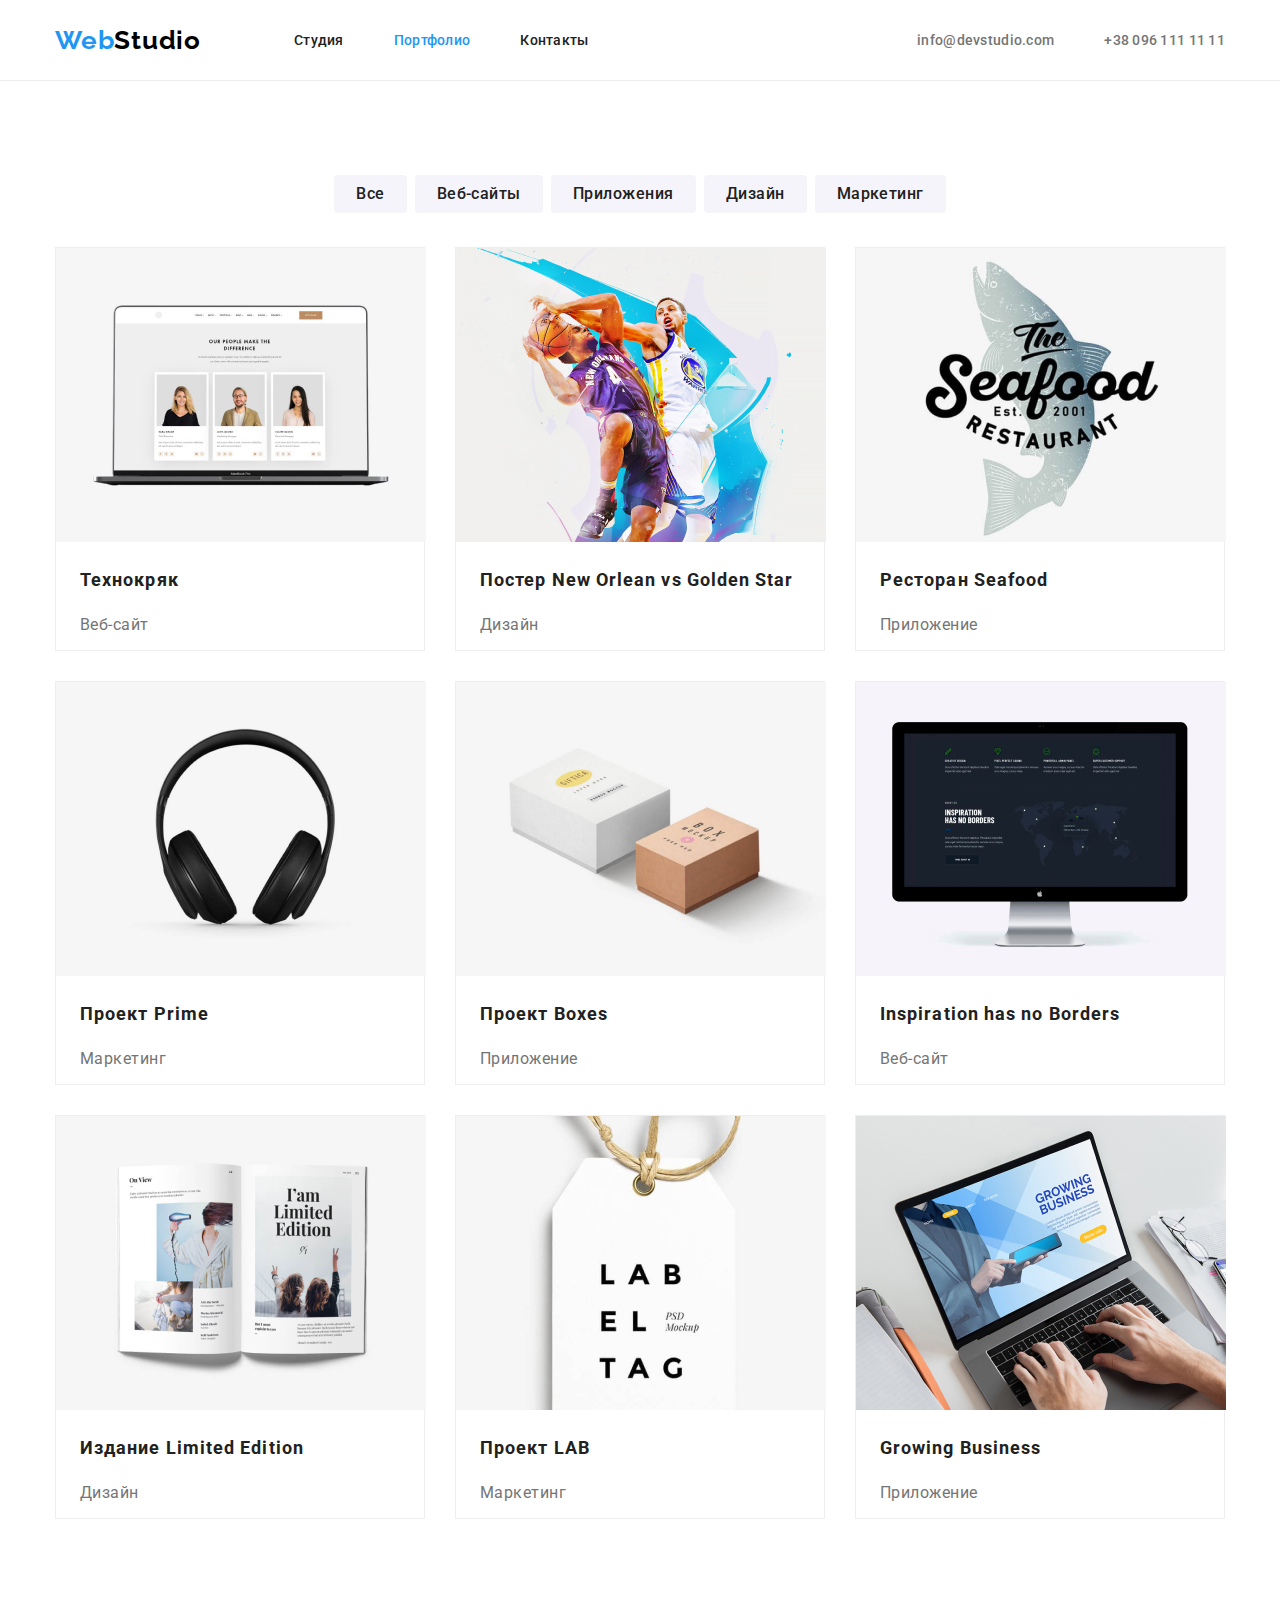
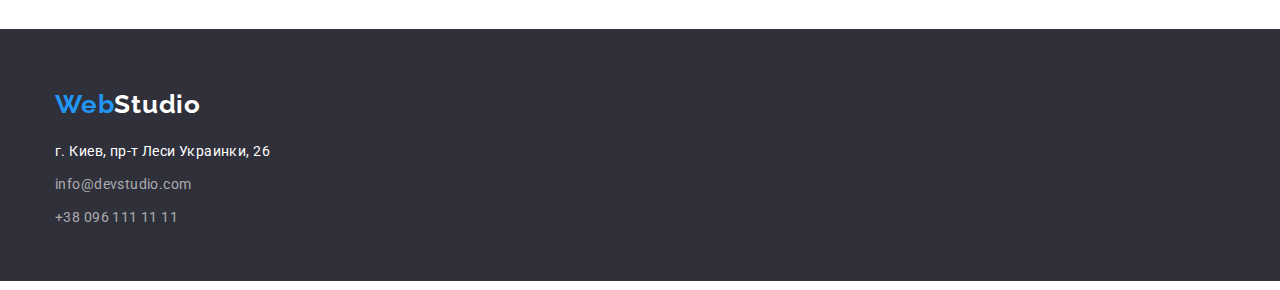
==== commit eb7bf4e4: "hw3-06" ====
--- a/portfolio.html
+++ b/portfolio.html
@@ -45,7 +45,6 @@
     <main>
       <section class="portfolio-project">
         <div class="container">
-          <div class="portfolio-container">
             <h1 hidden>Портфолио</h1>
             <h2 hidden>Фильтр проектов</h2>
             <ul class="portfolio-group">
@@ -112,7 +111,6 @@
                   <p class="portfolio-project-type">Приложение</p>
               </li>
           </ul>
-          </div>
         </div>
       </section>
     </main>
--- a/css/main.css
+++ b/css/main.css
@@ -27,7 +27,7 @@
 }
 
 .container {
-  width: 1600px;
+  width: 1200px;
   margin: 0 auto;
   padding: 0 15px;
 }
@@ -89,7 +89,7 @@
 .navigation .nav {
   display: flex;
   align-items: center;
-  padding: 0 215px;
+  /* padding: 0 215px; */
 }
 
 .address .address-nav {
@@ -141,9 +141,12 @@
 
 .main-section .container {
     height: 600px;
-    background-color: rgba(47, 48, 58, 100);
     text-align: center;
   }
+
+.main-section {
+  background-color: rgba(47, 48, 58, 100);
+}
 
 .main-section-title {
   font-family: var(--main-font);
@@ -180,8 +183,12 @@
   height: 195px;
 }
 
+.benefits-list {
+  width: 270px;
+}
+
 .benefits-title-group {
-  padding: 94px 215px 0;
+  padding-top: 94px;
 }
 
 .benefits-title-group {
@@ -218,7 +225,8 @@
 
 .doing .container {
   height: 574px;
-  padding: 94px 215px 94px;
+  padding-top: 94px;
+  padding-bottom: 94px;
 }
 
 .doing-item {
@@ -261,8 +269,11 @@
 
 .team .container {
   height: 646px;
+  padding-top: 94px;
+}
+
+.team {
   background-color: #F5F4FA;
-  padding: 94px 215px;
 }
 
 .team-group {
@@ -292,8 +303,11 @@
   letter-spacing: 0.03em;
 }
 
+.footer {
+  background-color: #2F303A;
+}
+
 .footer .container {
-  background-color: #2F303A;
   height: 252px;
 }
 
@@ -312,13 +326,11 @@
 
 .logo-footer {
   padding-top: 60px;
-  padding-left: 215px;
 }
 
 .contact-footer {
   margin-top: 20px;
   padding-bottom: 60px;
-  padding-left: 215px;
 }
 
 .container .logo-web {
@@ -380,13 +392,9 @@
 
 .portfolio-project .container {
   height: 1548px;
-  padding: 94px 215px 94px;
-  
-}
-
-/* .portfolio-container {
-  padding: 94px 215px 94px;
-} */
+  padding-top: 94px;
+  padding-bottom: 94px;
+}
 
 .portfolio-project-group {
   display: flex;
@@ -410,6 +418,7 @@
   height: 404px;
   width: 370px;
   border: 1px solid rgba(238, 238, 238, 1);
+  padding-bottom: 20px;
 }
 
 .portfolio-project-title {
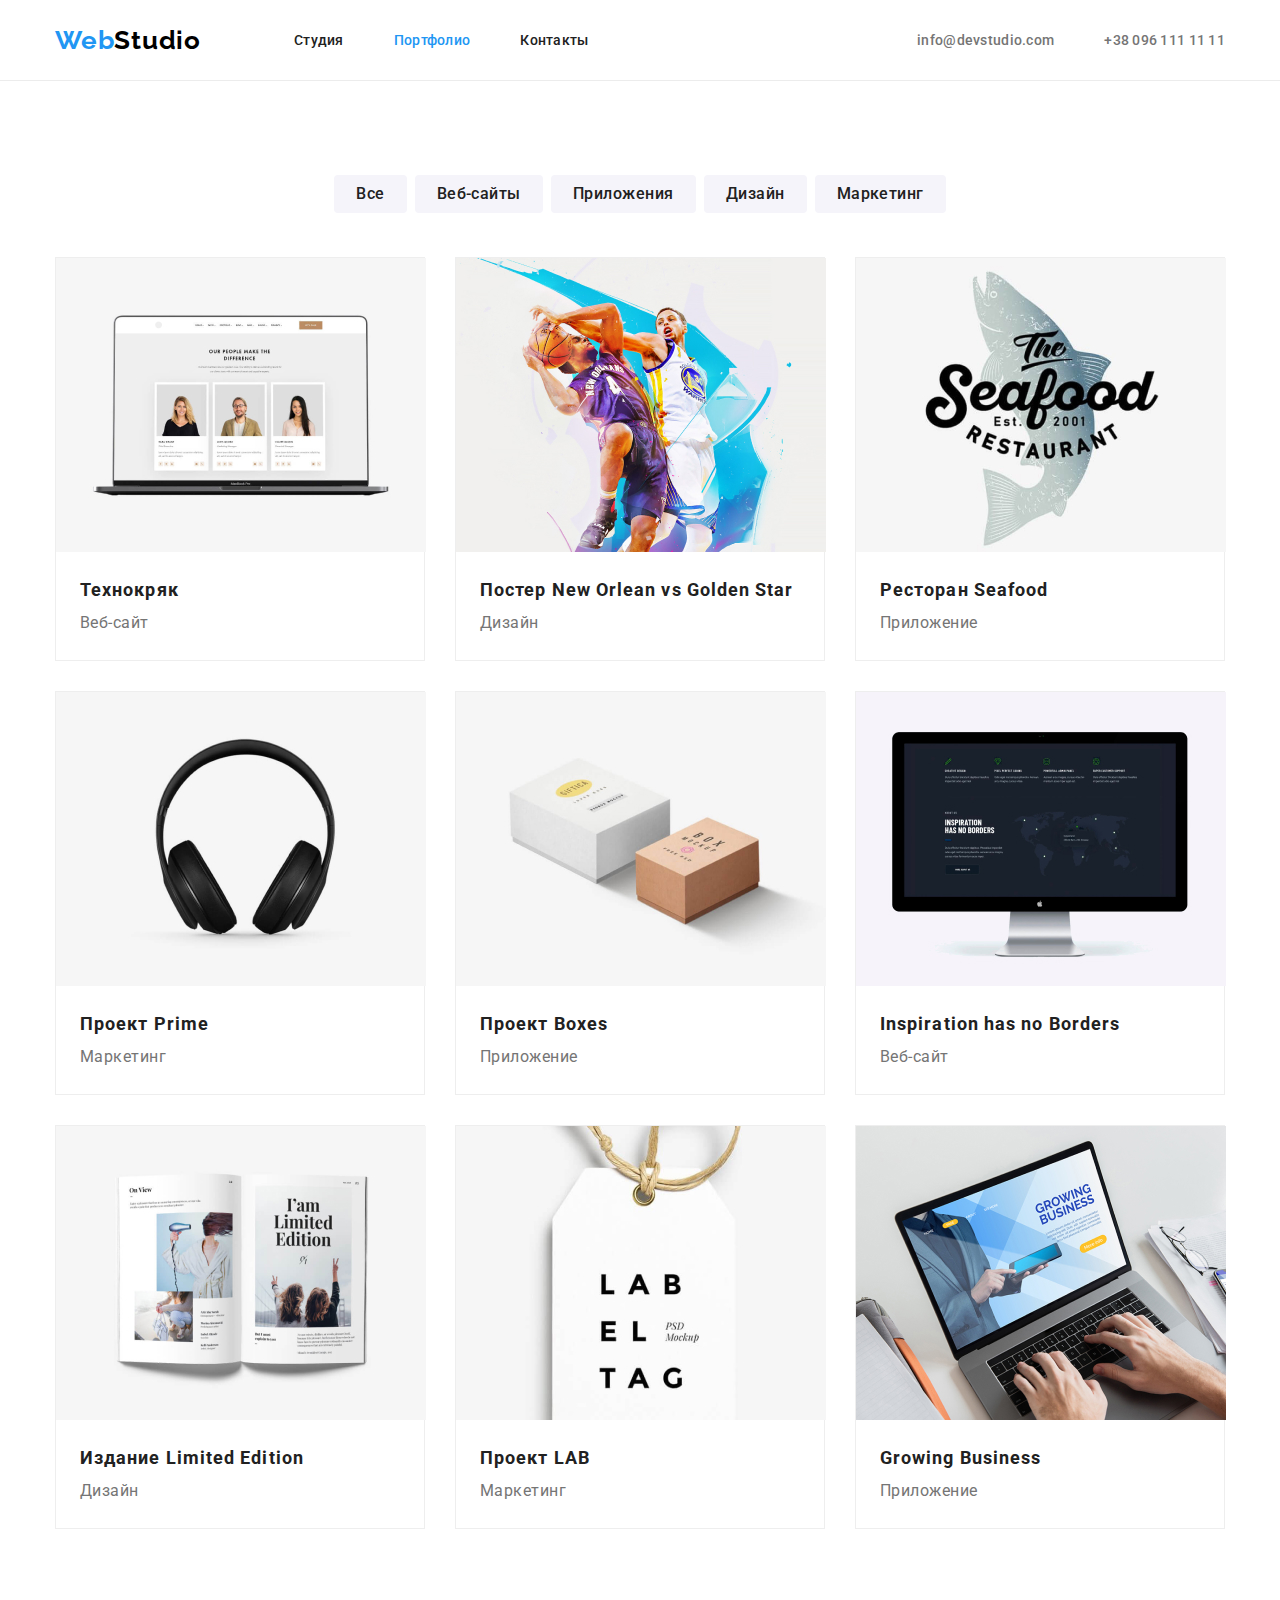
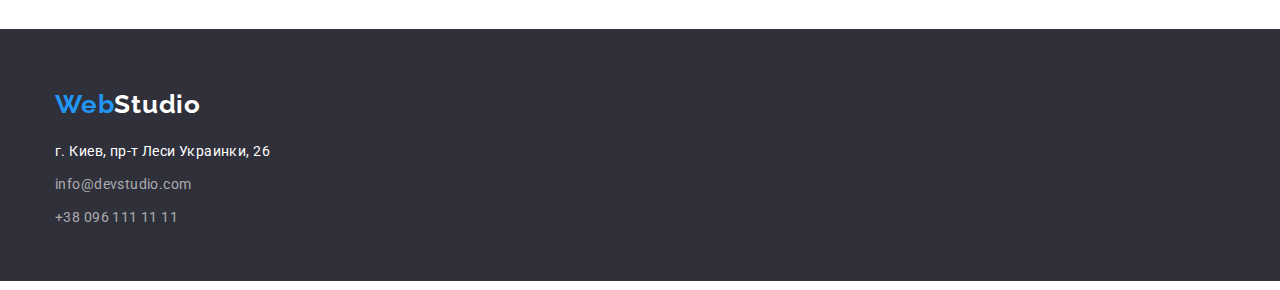
==== commit 29e5a584: "hw3-07" ====
--- a/portfolio.html
+++ b/portfolio.html
@@ -66,49 +66,67 @@
             </ul>
             <ul class="portfolio-project-group">
               <li class="portfolio-project-list list">
-                  <img src="./img/project/project-1.jpg" alt="Проект веб-сайта" width="370" height="294">
+                <img src="./img/project/project-1.jpg" alt="Проект веб-сайта" width="370" height="294">
+                <div class="portfolio-block">
                   <h3 class="portfolio-project-title">Технокряк</h3>
                   <p class="portfolio-project-type">Веб-сайт</p>
+                </div>
               </li>
               <li class="portfolio-project-list list">
                   <img src="./img/project/project-2.jpg" alt="Проект дизайна" width="370" height="294">
-                  <h3 class="portfolio-project-title">Постер New Orlean vs Golden Star</h3>
-                  <p class="portfolio-project-type">Дизайн</p>
+                  <div class="portfolio-block">
+                    <h3 class="portfolio-project-title">Постер New Orlean vs Golden Star</h3>
+                    <p class="portfolio-project-type">Дизайн</p>
+                  </div>
               </li>
               <li class="portfolio-project-list list">
                   <img src="./img/project/project-3.jpg" alt="Проект приложения" width="370" height="294">
-                  <h3 class="portfolio-project-title">Ресторан Seafood</h3>
-                  <p class="portfolio-project-type">Приложение</p>
+                  <div class="portfolio-block">
+                    <h3 class="portfolio-project-title">Ресторан Seafood</h3>
+                    <p class="portfolio-project-type">Приложение</p>
+                  </div>
               </li>
               <li class="portfolio-project-list list">
                   <img src="./img/project/project-4.jpg" alt="Проект маркетинг" width="370" height="294">
-                  <h3 class="portfolio-project-title">Проект Prime</h3>
-                  <p class="portfolio-project-type">Маркетинг</p>
+                  <div class="portfolio-block">
+                    <h3 class="portfolio-project-title">Проект Prime</h3>
+                    <p class="portfolio-project-type">Маркетинг</p>
+                  </div>
               </li>
               <li class="portfolio-project-list list">
                   <img src="./img/project/project-5.jpg" alt="Проект приложение" width="370" height="294">
-                  <h3 class="portfolio-project-title">Проект Boxes</h3>
-                  <p class="portfolio-project-type">Приложение</p>
+                  <div class="portfolio-block">
+                    <h3 class="portfolio-project-title">Проект Boxes</h3>
+                    <p class="portfolio-project-type">Приложение</p>
+                  </div>
               </li>
               <li class="portfolio-project-list list">
                   <img src="./img/project/project-6.jpg" alt="Проект веб-сайта" width="370" height="294">
-                  <h3 class="portfolio-project-title">Inspiration has no Borders</h3>
-                  <p class="portfolio-project-type">Веб-сайт</p>
+                  <div class="portfolio-block">
+                    <h3 class="portfolio-project-title">Inspiration has no Borders</h3>
+                    <p class="portfolio-project-type">Веб-сайт</p>
+                  </div>
               </li>
               <li class="portfolio-project-list list">
                   <img src="./img/project/project-7.jpg" alt="Проект дизайна" width="370" height="294">
-                  <h3 class="portfolio-project-title">Издание Limited Edition</h3>
-                  <p class="portfolio-project-type">Дизайн</p>
+                  <div class="portfolio-block">
+                    <h3 class="portfolio-project-title">Издание Limited Edition</h3>
+                    <p class="portfolio-project-type">Дизайн</p>
+                  </div>
               </li>
               <li class="portfolio-project-list list">
                   <img src="./img/project/project-8.jpg" alt="Проект маркетинг" width="370" height="294">
-                  <h3 class="portfolio-project-title">Проект LAB</h3>
-                  <p class="portfolio-project-type">Маркетинг</p>
+                  <div class="portfolio-block">
+                    <h3 class="portfolio-project-title">Проект LAB</h3>
+                    <p class="portfolio-project-type">Маркетинг</p>
+                  </div>
               </li>
               <li class="portfolio-project-list list">
                   <img src="./img/project/project-9.jpg" alt="Проект приложения" width="370" height="294">
-                  <h3 class="portfolio-project-title">Growing Business</h3>
-                  <p class="portfolio-project-type">Приложение</p>
+                  <div class="portfolio-block">
+                    <h3 class="portfolio-project-title">Growing Business</h3>
+                    <p class="portfolio-project-type">Приложение</p>
+                  </div>
               </li>
           </ul>
         </div>
--- a/css/main.css
+++ b/css/main.css
@@ -379,7 +379,7 @@
 .portfolio-group {
   display: flex;
   justify-content: center;
-  margin-bottom: 34px;
+  margin-bottom: 44px;
 }
 
 .portfolio-list-button:not(:last-child) {
@@ -410,15 +410,21 @@
   margin-bottom: 30px;
 }
 
-.portfolio-project-list:nth-last-child(-n + 3) {
+/* .portfolio-project-list:nth-last-child(-n + 3) {
   margin-bottom: 94px;
-}
+} */
 
 .portfolio-project-list {
   height: 404px;
   width: 370px;
   border: 1px solid rgba(238, 238, 238, 1);
-  padding-bottom: 20px;
+  /* padding-bottom: 20px; */
+}
+
+.portfolio-block {
+  width: 370px;
+  height: 110px;
+  padding: 20px 24px 20px;
 }
 
 .portfolio-project-title {
@@ -428,8 +434,8 @@
   line-height: 2;
   letter-spacing: 0.06em;
   color: var(--title-theme-color);
-  margin-top: 20px;
-  margin-left: 24px;
+  /* margin-top: 20px; */
+  /* margin-left: 24px; */
 }
 
 .portfolio-project-type {
@@ -439,8 +445,8 @@
   line-height: 1.88;
   letter-spacing: 0.03em;
   color: var(--text-theme-color);
-  margin-top: 12px;
-  margin-left: 24px;
+  /* margin-top: 12px;
+  margin-left: 24px; */
 }
 
 /*  ============ End portfolio-project  ============ */
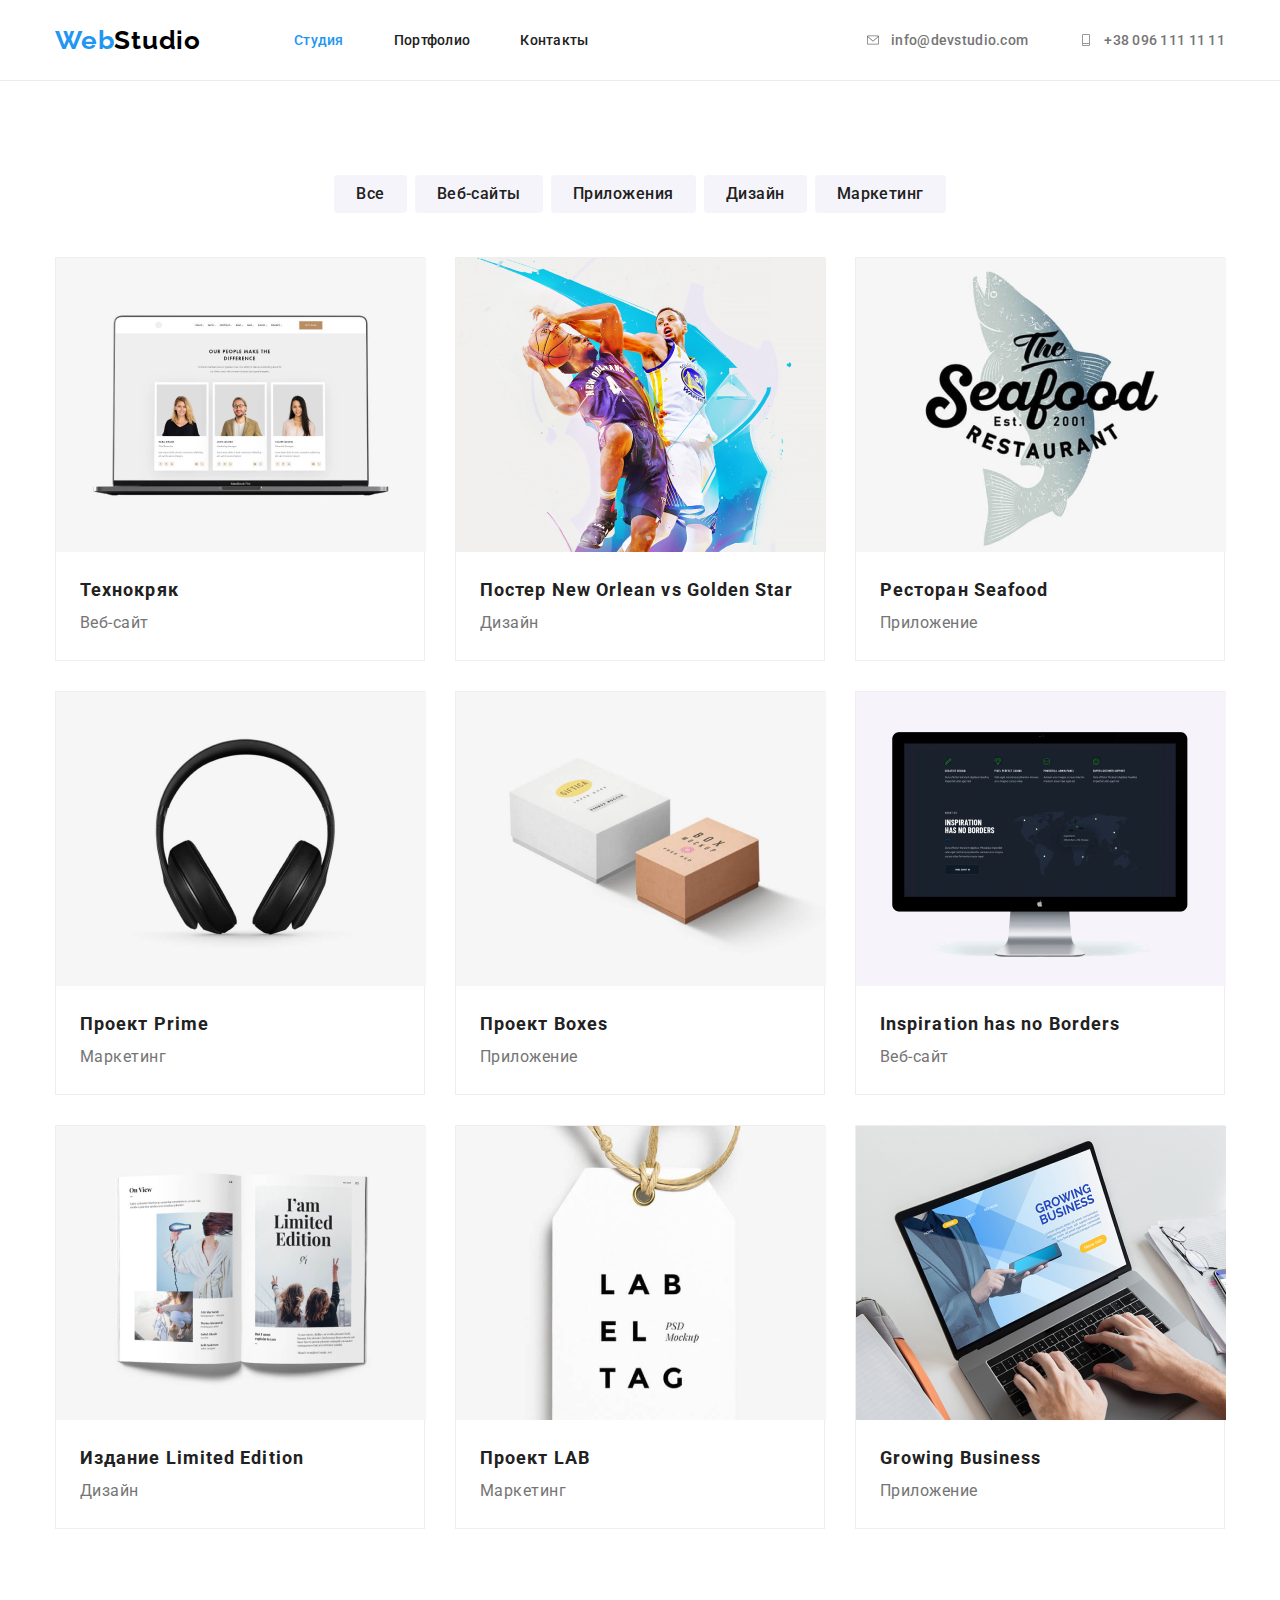
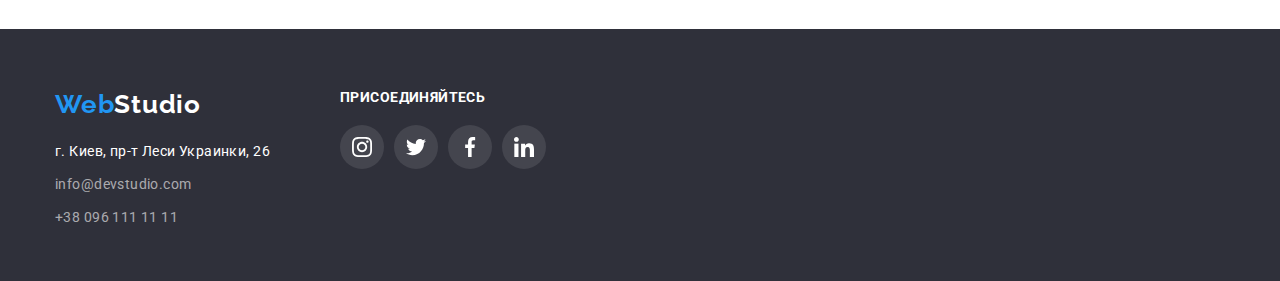
==== commit adf1a252: "hw4-03" ====
--- a/portfolio.html
+++ b/portfolio.html
@@ -9,39 +9,45 @@
     <link rel="stylesheet" href="./css/main.css">
 </head>
 <body>
-    <header class="header portfolio">
-        <div class="container">
-          <nav class="navigation">
-            <ul class="nav">
-              <li class="nav-list list">
-                <a href="./index.html" lang="en" class="link">
-                  <span class="logo-web-header">Web</span><span class="logo-studio-header">Studio</span></a>
-              </li>
-              <li class="nav-list list">
-                <a href="./index.html" class="nav-list-link link">Студия</a>
-              </li>
-              <li class="nav-list list">
-                <a href="./portfolio.html" class="nav-list-link link current">Портфолио</a>
-              </li>
-              <li class="nav-list list">
-                <a href="" class="nav-list-link link">Контакты</a>
-              </li>
-            </ul>
-          </nav>
-          <address class="address">
-            <ul class="address-nav">
-              <li class="adress-list list">
-                <a href="mailto:info@devstudio.com" class="header-email-link link"
-                  >info@devstudio.com</a>
-              </li>
-              <li class="adress-list list">
-                <a href="tel:+380961111111" class="header-tel-link link"
-                  >+38 096 111 11 11</a>
-              </li>
-            </ul>
-          </address>
-        </div>
-      </header>
+  <header class="header">
+    <div class="container">
+      <nav class="navigation">
+        <ul class="nav">
+          <li class="nav-list list">
+            <a href="./index.html" lang="en" class="link">
+              <span class="logo-web-header">Web</span><span class="logo-studio-header">Studio</span></a>
+          </li>
+          <li class="nav-list list">
+            <a href="./index.html" class="nav-list-link link current">Студия</a>
+          </li>
+          <li class="nav-list list">
+            <a href="./portfolio.html" class="nav-list-link link">Портфолио</a>
+          </li>
+          <li class="nav-list list">
+            <a href="" class="nav-list-link link">Контакты</a>
+          </li>
+        </ul>
+      </nav>
+      <address class="address">
+        <ul class="address-nav">
+          <li class="adress-list list">
+            <a href="mailto:info@devstudio.com" class="header-email-link link">
+              <svg class="address-svg" width='16' height='12'>
+                <use href='./img/sprite.svg#icon-mail'></use>
+              </svg>
+              info@devstudio.com</a>
+          </li>
+          <li class="adress-list list">
+            <a href="tel:+380961111111" class="header-tel-link link">
+              <svg class="address-svg" width='16' height='12'>
+                <use href='./img/sprite.svg#icon-tel'></use>
+              </svg>
+              +38 096 111 11 11</a>
+          </li>
+        </ul>
+      </address>
+    </div>
+  </header>
     <main>
       <section class="portfolio-project">
         <div class="container">
@@ -138,25 +144,58 @@
           <a href="./index.html" lang="en" class="link"
           ><span class="logo-web">Web</span
           ><span class="logo-studio">Studio</span></a>
-        </div>
-      <address class="contact-footer">
-        <ul>
-          <li class="footer-list list">
-            <a
-              href="https://goo.gl/maps/NVVWa15Udhnw2VXG6"
-              target="_blank"
-              class="footer-adress-link link"
-              >г. Киев, пр-т Леси Украинки, 26</a>
-          </li>
-          <li class="footer-list list">
-            <a href="mailto:info@devstudio.com" class="footer-email-link link"
-              >info@devstudio.com</a>
-          </li>
-          <li class="footer-list list">
-            <a href="tel:+380961111111" class="footer-tel-link link">+38 096 111 11 11</a>
+         <address class="contact-footer">
+          <ul>
+            <li class="footer-list list">
+              <a
+                href="https://goo.gl/maps/NVVWa15Udhnw2VXG6"
+                target="_blank"
+                class="footer-adress-link link"
+                >г. Киев, пр-т Леси Украинки, 26</a>
+            </li>
+            <li class="footer-list list">
+              <a href="mailto:info@devstudio.com" class="footer-email-link link"
+                >info@devstudio.com</a>
+            </li>
+            <li class="footer-list list">
+              <a href="tel:+380961111111" class="footer-tel-link link">+38 096 111 11 11</a>
+            </li>
+          </ul>
+         </address>
+       </div>
+      <div class="join-footer">
+        <h2 class="join-footer-title">ПРИСОЕДИНЯЙТЕСЬ</h2>
+        <ul class="social-list list">
+          <li class="social-list-link link footer-social">
+            <a class="social-link footer-social-link" href="">
+              <svg class="social-svg">
+                <use href='./img/sprite.svg#icon-instagram'></use>
+              </svg>
+            </a>
+          </li>
+          <li class="social-list-link link footer-social">
+            <a class="social-link footer-social-link" href="">
+              <svg class="social-svg">
+                <use href='./img/sprite.svg#icon-twitter'></use>
+              </svg>
+            </a>
+          </li>
+          <li class="social-list-link link footer-social">
+            <a class="social-link footer-social-link" href="">
+              <svg class="social-svg">
+                <use href='./img/sprite.svg#icon-facebook'></use>
+              </svg>
+            </a>
+          </li>
+          <li class="social-list-link link footer-social">
+            <a class="social-link footer-social-link" href="">
+              <svg class="social-svg">
+                <use href='./img/sprite.svg#icon-linkedin'></use>
+              </svg>
+            </a>
           </li>
         </ul>
-      </address>
+      </div>
       </div>
     </footer>
 </body>
--- a/css/main.css
+++ b/css/main.css
@@ -17,8 +17,6 @@
   font-style: normal;
   font-family: var(--main-font);
   color: var(--title-theme-color);
-  /* width: 1622px;
-  height: 2349px; */
   background: #ffffff;
 }
 
@@ -89,7 +87,6 @@
 .navigation .nav {
   display: flex;
   align-items: center;
-  /* padding: 0 215px; */
 }
 
 .address .address-nav {
@@ -125,6 +122,15 @@
   line-height: 1.143;
   letter-spacing: 0.02em;
   color: var(--text-theme-color);
+ 
+  display: flex;
+  justify-content: center;
+  align-items: center;
+  fill: rgba(117, 117, 117, 1);
+}
+
+.address-svg {
+  margin-right: 10px;
 }
 
 .nav-list-link:hover,
@@ -134,19 +140,25 @@
 .header-email-link:focus,
 .header-email-link:hover {
 color: var(--animation-theme-color);
-}
+fill: var(--animation-theme-color);
+}
+
 /*  ============ END HEADER  ============ */
 
 /*  ============ main section  ============ */
 
 .main-section .container {
     height: 600px;
+    width: 1600px;
     text-align: center;
+    padding-top: 200px;
+    padding-bottom: 200px;
+    background-image: linear-gradient(rgba(47, 48, 58, 0.4), rgba(47, 48, 58, 0.4)), url('../img/main/main.png');
+    background-repeat: no-repeat;
+    background-position: center;
+    background-size: contain;
+    box-shadow: 0px 4px 4px rgba(0, 0, 0, 0.25);
   }
-
-.main-section {
-  background-color: rgba(47, 48, 58, 100);
-}
 
 .main-section-title {
   font-family: var(--main-font);
@@ -155,7 +167,6 @@
     line-height: 1.36;
     letter-spacing: 0.06em;
     color: #FFFFFF;
-    padding-top: 200px;
     padding-bottom: 30px;
 }
 
@@ -180,7 +191,8 @@
 /*  ============ Benefits  ============ */
 
 .benefits .container {
-  height: 195px;
+  height: 345px;
+  padding-top: 94px;
 }
 
 .benefits-list {
@@ -188,16 +200,64 @@
 }
 
 .benefits-title-group {
-  padding-top: 94px;
-}
-
-.benefits-title-group {
   display: flex;
   justify-content: space-between;
 }
 
 .benefits-list:not(:last-child) {
   margin-right: 30px;
+}
+
+.item1::before {
+  display: block;
+  content: "";
+  width: 270px;
+  height: 120px;
+  border-radius: 4px;
+  background-color: #F5F4FA;
+  margin-bottom: 30px;
+  background-image: url('../img/benefits/img1.svg');
+  background-repeat: no-repeat;
+  background-position: center;
+}
+
+.item2::before {
+  display: block;
+  content: "";
+  width: 270px;
+  height: 120px;
+  border-radius: 4px;
+  background-color: #F5F4FA;
+  margin-bottom: 30px;
+  background-image: url('../img/benefits/img2.svg');
+  background-repeat: no-repeat;
+  background-position: center;
+}
+
+.item3::before {
+  display: block;
+  content: "";
+  width: 270px;
+  height: 120px;
+  border-radius: 4px;
+  background-color: #F5F4FA;
+  margin-bottom: 30px;
+  background-image: url('../img/benefits/img3.svg');
+  background-repeat: no-repeat;
+  background-position: center;
+}
+
+.item4::before {
+  display: block;
+  content: "";
+  width: 270px;
+  height: 120px;
+  border-radius: 4px;
+  background-color: #F5F4FA;
+  margin-bottom: 30px;
+  background-image: url('../img/benefits/img4.svg');
+  background-repeat: no-repeat;
+  background-position: center;
 }
 
 .benefits-list-item {
@@ -264,16 +324,18 @@
   letter-spacing: 0.03em;
   color: var(--text-theme-color);
   text-align: center;
-  padding-bottom: 30px;
+  padding-bottom: 16px;
 }
 
 .team .container {
-  height: 646px;
+  height: 708px;
   padding-top: 94px;
 }
 
 .team {
+  display: block;
   background-color: #F5F4FA;
+  box-shadow: 0px 4px 4px rgba(0, 0, 0, 0.25);
 }
 
 .team-group {
@@ -283,13 +345,101 @@
 
 .team-list {
   background-color: white;
+  box-shadow: 0px 1px 3px rgba(0, 0, 0, 0.12), 0px 1px 1px rgba(0, 0, 0, 0.14), 0px 2px 1px rgba(0, 0, 0, 0.2);
+  border-radius: 0px 0px 4px 4px;;
 }
 
 .team-title {
   margin-bottom: 50px;
 }
 
+.team-contact {
+  display: flex;
+  justify-content: center;
+  height: 74px;
+  padding-bottom: 30px;
+}
+
+.social-list {
+  display: flex;
+}
+
+.social-link {
+  display: flex;
+  justify-content: center;
+  align-items: center;
+  width: 44px;
+  height: 44px;
+  border-radius: 50%;
+  fill: rgba(175,177,184,1);
+}
+
+.social-link:hover,
+.social-link:focus {
+  border-radius: 50%;
+  background-color: var(--animation-theme-color);
+  fill: white;
+}
+
+.social-list-link:not(:last-child) {
+  margin-right: 10px;
+}
+
+.social-svg {
+width: 20px;
+height: 20px;
+}
+
 /*  ============ End doing + team  ============ */
+
+/*  ============ customers  ============ */
+
+.customers .container{
+  height: 370px;
+  padding-top: 94px;
+  padding-bottom: 94px;
+}
+
+.cust-title {
+font-family: var(--main-font);
+font-weight: 700;
+font-size: 36px;
+line-height: 1.17;
+text-align: center;
+letter-spacing: 0.03em;
+color: var(--title-theme-color);
+padding-bottom: 50px;
+}
+
+.cust-list {
+display: flex;
+justify-content: space-between;
+}
+
+.cust-list-link {
+display: flex;
+width: 170px;
+height: 90px;
+justify-content: center;
+align-items: center;
+border: 1px solid rgba(175, 177, 184, 1);
+}
+
+.cust-list-svg {
+  fill: rgba(175,177,184,1);
+}
+
+.cust-list-link:hover .cust-list-svg,
+.cust-list-link:focus .cust-list-svg {
+  fill: var(--animation-theme-color);
+}
+
+.cust-list-link:hover,
+.cust-list-link:focus {
+  border: 1px solid var(--animation-theme-color);
+}
+
+/*  ============ end customers  ============ */
 
 /*  ============ footer  ============ */
 .footer-tel-link,
@@ -308,7 +458,10 @@
 }
 
 .footer .container {
+  display: flex;
   height: 252px;
+  padding-top: 60px;
+  padding-bottom: 60px;
 }
 
 .footer-list:not(:last-child) {
@@ -324,13 +477,8 @@
   color:rgba(255, 255, 255, 0.6);
 }
 
-.logo-footer {
-  padding-top: 60px;
-}
-
 .contact-footer {
   margin-top: 20px;
-  padding-bottom: 60px;
 }
 
 .container .logo-web {
@@ -349,6 +497,31 @@
   line-height: 1.19;
   letter-spacing: 0.03em;
   color: white;
+}
+
+.join-footer {
+  margin-left: 70px;
+  width: 206px;
+  height: 80px;
+}
+
+.join-footer-title {
+font-family: var(--main-font);
+font-weight: 700;
+font-size: 14px;
+line-height: 1.143;
+letter-spacing: 0.03em;
+color: #FFFFFF;
+margin-bottom: 20px;
+}
+
+.footer-social {
+  background-color: rgba(255, 255, 255, 0.1);
+  border-radius: 50%;
+}
+
+.footer-social-link {
+  fill: white;
 }
 
 /*  ============ End footer  ============ */
@@ -410,15 +583,17 @@
   margin-bottom: 30px;
 }
 
-/* .portfolio-project-list:nth-last-child(-n + 3) {
-  margin-bottom: 94px;
-} */
-
 .portfolio-project-list {
   height: 404px;
   width: 370px;
   border: 1px solid rgba(238, 238, 238, 1);
-  /* padding-bottom: 20px; */
+}
+
+.portfolio-project-list:hover,
+.portfolio-project-list:focus {
+border: 1px solid #EEEEEE;
+box-sizing: border-box;
+box-shadow: 0px 1px 1px rgba(0, 0, 0, 0.12), 0px 4px 4px rgba(0, 0, 0, 0.06), 1px 4px 6px rgba(0, 0, 0, 0.16);
 }
 
 .portfolio-block {
@@ -434,8 +609,6 @@
   line-height: 2;
   letter-spacing: 0.06em;
   color: var(--title-theme-color);
-  /* margin-top: 20px; */
-  /* margin-left: 24px; */
 }
 
 .portfolio-project-type {
@@ -445,8 +618,6 @@
   line-height: 1.88;
   letter-spacing: 0.03em;
   color: var(--text-theme-color);
-  /* margin-top: 12px;
-  margin-left: 24px; */
 }
 
 /*  ============ End portfolio-project  ============ */
